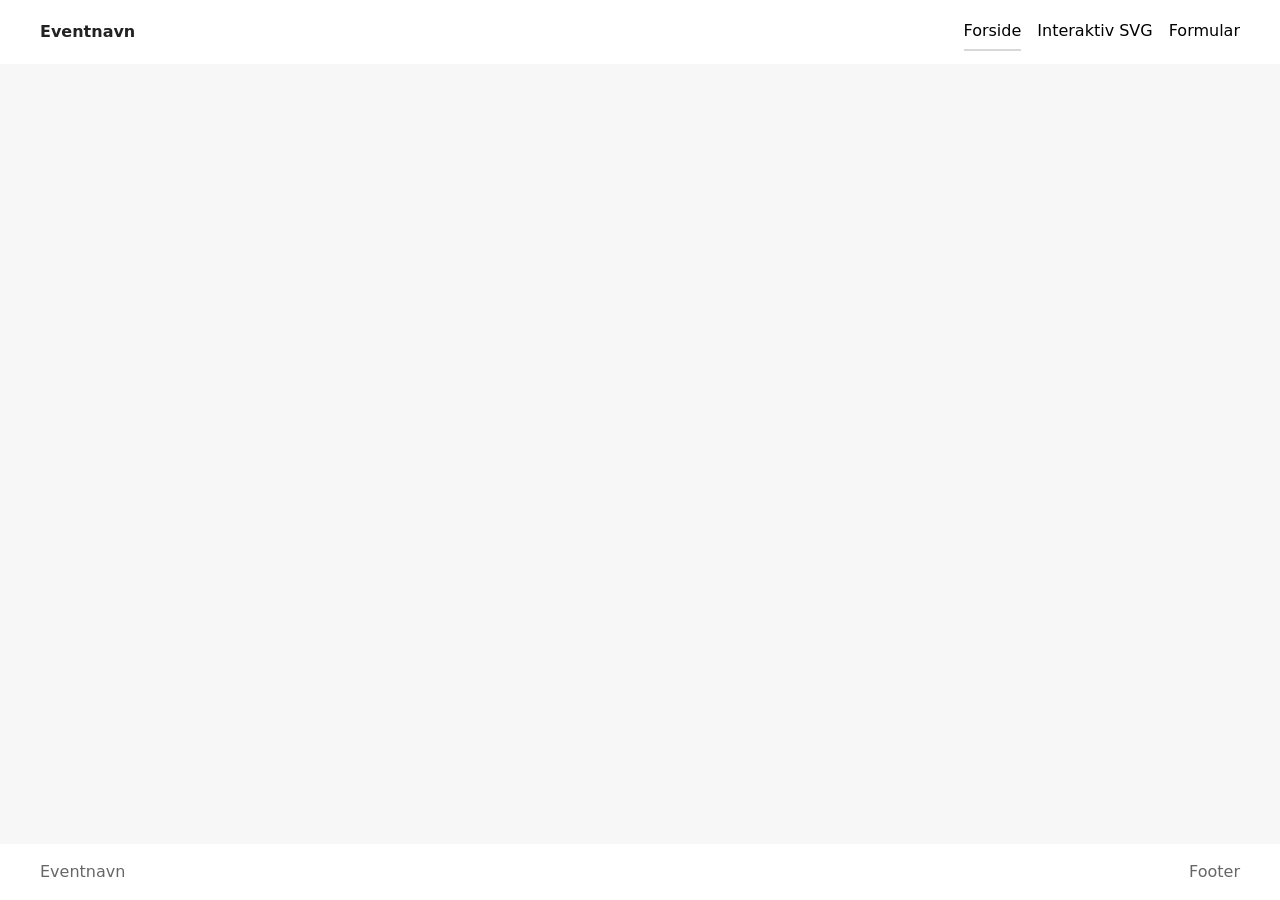
==== index.html @ 7b488159 "start" ====
<!DOCTYPE html>
<html lang="da">

<head>
  <meta charset="UTF-8">
  <meta name="viewport" content="width=device-width, initial-scale=1.0">
  <title>Eventnavn</title>
  <link rel="stylesheet" href="./starter.css">
  <link rel="stylesheet" href="./style.css">
</head>

<body>
  <header class="site-header">
    <div class="header-content">
      <a class="site-logo" href="./">Eventnavn</a>
      <nav class="site-nav">
        <button>Menu</button>
        <ul class="menu" id="menu" popover>
          <li><a href="./" aria-current="page">Forside</a></li>
          <li><a href="./svg.html">Interaktiv SVG</a></li>
          <li><a href="./form.html">Formular</a></li>
        </ul>
      </nav>
    </div>
  </header>

  <main></main>

  <footer class="site-footer">
    <div class="footer-content">
      <p>Eventnavn</p>
      <p>Footer</p>
    </div>
  </footer>
  <script src="./script.js"></script>
</body>

</html>
---- starter.css ----
*,
::before,
::after {
  box-sizing: border-box;
  margin: 0;
  padding: 0;
}

html {
  interpolate-size: allow-keywords;
  font-family: system-ui, sans-serif;
  line-height: 1.5;
  -webkit-font-smoothing: antialiased;
}

h1,
h2 {
  line-height: 1.25;
}

p,
li {
  text-wrap: pretty;
}

img,
svg {
  display: block;
  width: 100%;
  height: auto;
}

label {
  display: block;
}

input,
button,
textarea,
select {
  font: inherit;
  color: inherit;
  background-color: transparent;
  font-size: max(1em, 16px);
  padding: 0;
  margin: 0;
}

input:where([type="checkbox"], [type="radio"]) {
  width: 1em;
  height: 1em;
}

textarea {
  resize: none;
  min-height: 4lh;
}

legend {
  padding: 0;
}

select,
::picker(select) {
  appearance: base-select;
}

[popover] {
  margin: revert;
}

dialog {
  overscroll-behavior: none;

  &::backdrop {
    overflow: hidden;
    overscroll-behavior: contain;
  }
}

.visually-hidden {
  position: absolute;
  width: 1px;
  height: 1px;
  overflow: hidden;
  white-space: nowrap;
  clip-path: inset(100%);
}
---- style.css ----
/* Variabler */
html {
  --color-page: #f7f7f7;
  --color-surface: #fff;
  --color-text: #222;
  --color-muted: #666;
  --color-border: #d8d8d8;
  --space-05: 0.5rem;
  --space-1: 1rem;
  --space-2: 2rem;
  --space-3: 3rem;

  background: var(--color-page);
  color: var(--color-text);
}

/* Globalt layout */
body {
  margin: 0;
  min-height: 100svh;
  display: grid;
  grid-template-rows: auto 1fr auto;
  grid-template-columns: minmax(1rlh, 1fr) minmax(0, 75rem) minmax(1rlh, 1fr);
}

h1,
h2,
h3,
p {
  margin: 0;
}

main {
  display: grid;
  grid-template-columns: inherit;
  grid-column: 1 / -1;
  align-content: start;
}

main > * {
  grid-column: 2;
  padding-block: var(--space-3);
}

.svg-page {
  display: grid;
  gap: var(--space-2);
}

.svg-intro {
  display: grid;
  gap: var(--space-1);
  max-width: 60ch;
}

.svg-intro p {
  color: var(--color-muted);
}

.svg-layout {
  display: grid;
  gap: var(--space-2);
  align-items: start;
  @media (width > 800px) {
    grid-template-columns: 1fr min(40%, 36ch);
  }
}

.form-page {
  display: grid;
  gap: var(--space-2);
  @media (width > 600px) {
    grid-template-columns: min(40%, 50ch) 1fr;
  }
}

.form-intro {
  display: grid;
  gap: var(--space-1);
  align-content: start;
  max-width: 60ch;
}

.form-intro p {
  color: var(--color-muted);
}

.opsamling-page {
  display: grid;
  gap: var(--space-2);
  align-items: start;

  @media (width > 800px) {
    grid-template-columns: minmax(0, 44ch) minmax(20rem, 1fr);
  }
}

.opsamling-intro {
  display: grid;
  gap: var(--space-1);
  max-width: 60ch;
}

.opsamling-intro p {
  color: var(--color-muted);
}

.error-page {
  display: grid;
  gap: var(--space-1);
  max-width: 60ch;
}

.error-page p {
  color: var(--color-muted);
}

/* Header og footer */
.site-header,
.site-footer {
  grid-column: 1 / -1;

  display: grid;
  grid-template-columns: inherit;
  background: var(--color-surface);
}

.header-content,
.footer-content {
  grid-column: 2;
}

.header-content {
  min-height: 4rem;
  display: flex;
  justify-content: space-between;
  align-items: center;
  gap: var(--space-1);
}

.site-logo {
  color: inherit;
  font-weight: 700;
  text-decoration: none;
}

.footer-content {
  padding-block: var(--space-1);
  display: flex;
  flex-wrap: wrap;
  justify-content: space-between;
  gap: var(--space-1);
  color: var(--color-muted);
}

/* Navigation */
[popover] {
  margin: 0;
  padding: 0;
  border: none;
  background: transparent;
}

.site-nav button {
  padding: 0.4rem 0.7rem;
  border: 1px solid var(--color-border);
  background: var(--color-surface);
  @media (width > 600px) {
    display: none;
  }
}

.menu {
  margin: 0;
  padding: var(--space-1);
  list-style: none;
  background: var(--color-surface);
  border: 1px solid var(--color-border);
  @media (width > 600px) {
    display: flex;
    gap: var(--space-1);
    padding: 0;
    border: none;
    background: none;
    position: static;
  }
}

.menu a {
  display: block;
  padding: 0.4rem 0;
  color: inherit;
  text-decoration: none;
  border-bottom: 2px solid #0000;
}

.menu a[aria-current="page"] {
  border-bottom-color: var(--color-border);
}

/* Flader */
.panel,
.svg-placeholder,
.form-placeholder,
.opsamling-placeholder {
  background: var(--color-surface);
  border: 1px solid var(--color-border);
}

.panel {
  padding: var(--space-1);
  display: grid;
  gap: var(--space-1);
}

.svg-placeholder,
.opsamling-placeholder {
  min-height: -webkit-fill-available;
  min-height: stretch;
}

.form-placeholder {
  min-height: -webkit-fill-available;
  min-height: stretch;
  padding: var(--space-1);
}

/* Details */
.accordion {
  display: grid;
  gap: var(--space-05);
}

.accordion-item {
  border: 1px solid var(--color-border);
  background: var(--color-surface);
}

.accordion-item p {
  padding: 0 var(--space-1) var(--space-1);
  color: var(--color-muted);
}

/* Knap/link */
.button {
  justify-self: start;
  display: inline-block;
  padding: 0.5rem 0.8rem;
  border: 1px solid var(--color-border);
  background: var(--color-surface);
  color: inherit;
  text-decoration: none;
}
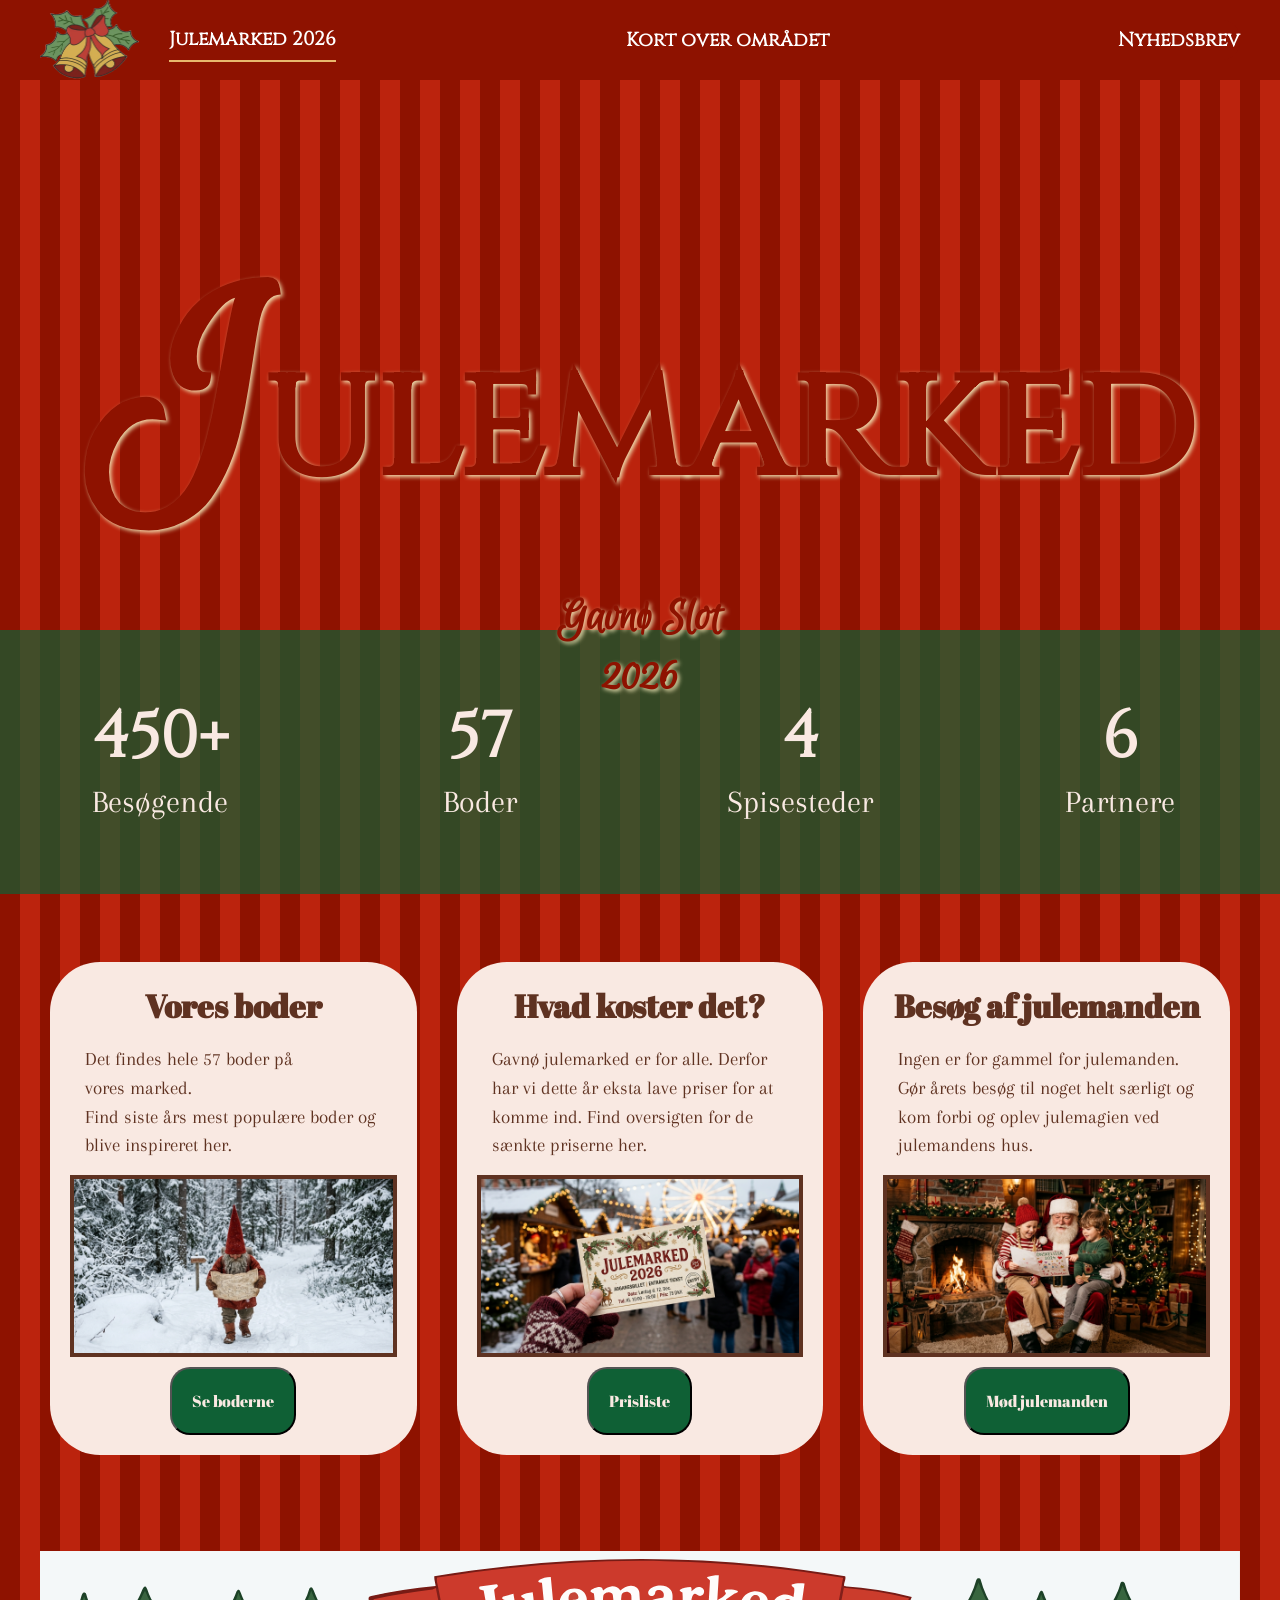
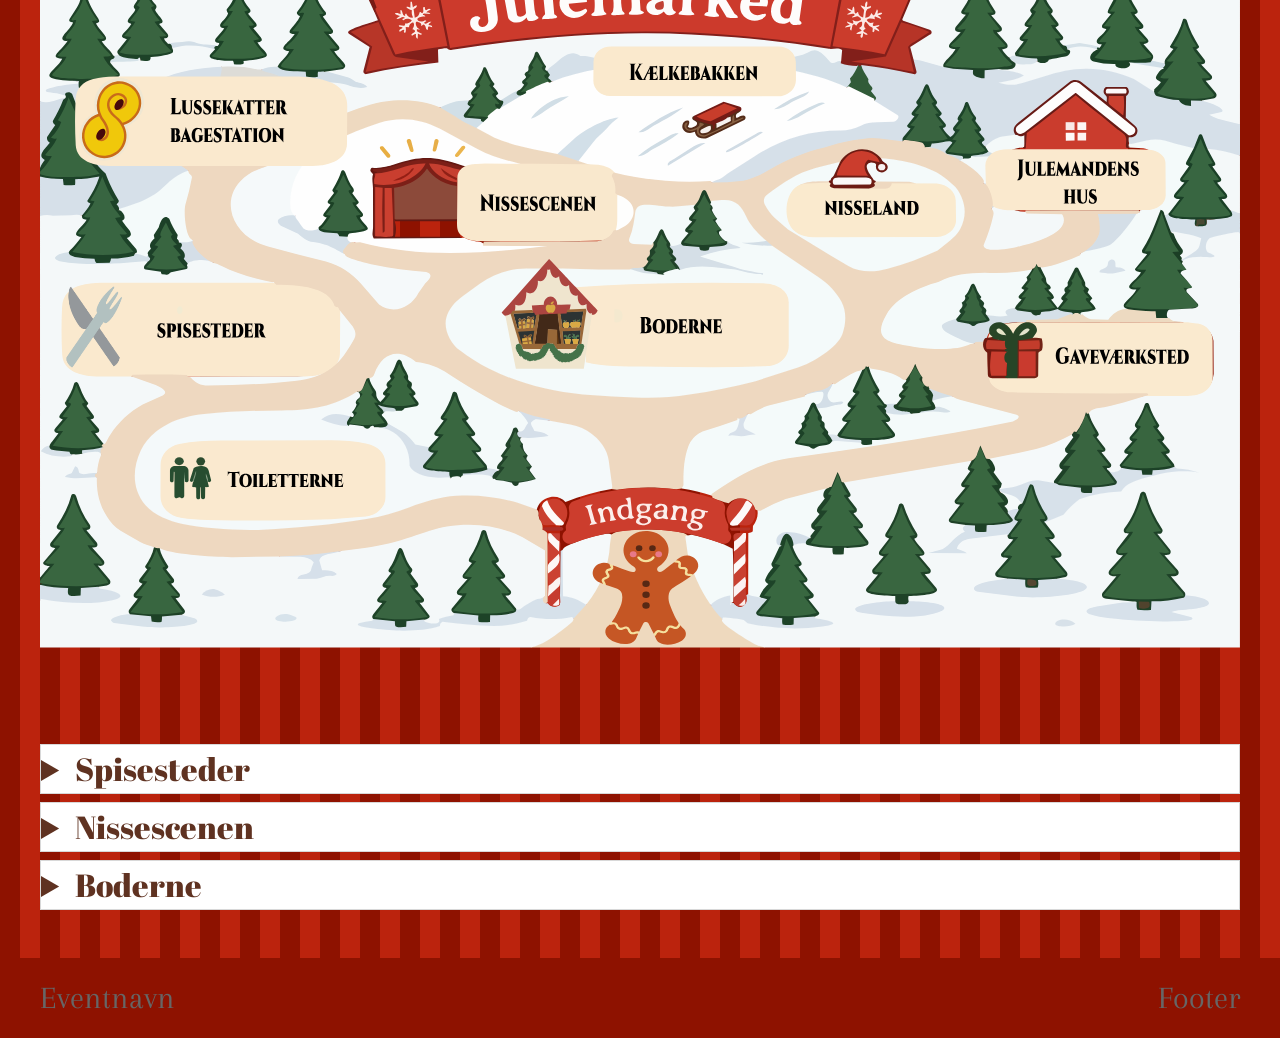
==== commit 828cb0a8: "extra" ====
--- a/index.html
+++ b/index.html
@@ -4,7 +4,7 @@
 <head>
   <meta charset="UTF-8">
   <meta name="viewport" content="width=device-width, initial-scale=1.0">
-  <title>Eventnavn</title>
+  <title>Julemarked</title>
   <link rel="stylesheet" href="./starter.css">
   <link rel="stylesheet" href="./style.css">
 </head>
@@ -12,19 +12,200 @@
 <body>
   <header class="site-header">
     <div class="header-content">
-      <a class="site-logo" href="./">Eventnavn</a>
+      <a class="site-logo" href="./index.html" page">
+        <img src="./imgs/logo2.png"></a>
       <nav class="site-nav">
-        <button>Menu</button>
+        <button popovertarget="menu">Menu</button>
         <ul class="menu" id="menu" popover>
-          <li><a href="./" aria-current="page">Forside</a></li>
-          <li><a href="./svg.html">Interaktiv SVG</a></li>
-          <li><a href="./form.html">Formular</a></li>
+          <li><a href="./index.html" aria-current="page">Julemarked 2026</a></li>
+          <li><a href="./svg.html">Kort over området</a></li>
+          <li><a href="./form.html">Nyhedsbrev</a></li>
         </ul>
       </nav>
     </div>
   </header>
 
-  <main></main>
+  <main>
+    <div class="forside_billede">
+      <video class="video" autoplay muted loop playsinline poster="./imgs/download.mp4">
+        <source src="./imgs/download.mp4" type="video/mp4">
+      </video>
+      <h1><span class="forste_bokstav">J</span>ulemarked</h1>
+      <h2>Gavnø Slot <br>
+        2026</h2>
+    </div>
+
+    <div class="fyll_hela">
+      <div class="indhold">
+        <h2>450+</h2>
+        <P>Besøgende</P>
+      </div>
+      <div class="indhold">
+        <h2>57</h2>
+        <P>Boder</P>
+      </div>
+      <div class="indhold">
+        <h2>4</h2>
+        <P>Spisesteder</P>
+      </div>
+      <div class="indhold">
+        <h2>6</h2>
+        <P>Partnere</P>
+      </div>
+    </div>
+    <section class="pop_3">
+      <article class="card">
+        <div class="card-content flow">
+          <h3>Vores boder</h3>
+          <p>
+            Det findes hele 57 boder på vores marked. <br>
+            Find siste års mest populære boder og blive inspireret her. </p>
+          <img src="./imgs/nissemedkarta.webp" alt="Billede af nisse med kort">
+          <button class="btn" popovertarget="kort_oversigt">
+            Se boderne
+          </button>
+        </div>
+
+        <div class="kort_oversigt" id="kort_oversigt" popover>
+          <img src="./imgs/nissemedkarta.webp" alt="Billede af nisse med kort">
+          <div class="tekst_kort_oversigt">
+            <h2>Vores boder</h2>
+            <p>
+              Det er hele 57 boder på julemarkedet. De fem mest populære er:<br>
+
+              - Bolcheboden (plads 15) <br>
+              - Nissernes smykkesbod (plads 3) <br>
+              - Familien Andersens hjemmelavede lys (plads 41) <br>
+              - Gavnø Boldklub (plads 30) <br>
+              - Keramikboden (plads 8) <br>
+            </p>
+            <button class="btn" popovertarget="kort_oversigt">
+              Luk
+            </button>
+          </div>
+        </div>
+      </article>
+
+      <article class="card">
+        <div class="card-content flow">
+          <h3>Hvad koster det?</h3>
+          <p>
+            Gavnø julemarked er for alle. Derfor har vi dette år eksta lave priser for at komme ind. Find oversigten for
+            de sænkte priserne her.
+          </p>
+          <img src="./imgs/biljett.webp" alt="Billede af en bilett">
+          <button class="btn" popovertarget="kostnad">
+            Prisliste
+          </button>
+        </div>
+
+        <div class="kostnad" id="kostnad" popover>
+          <img src="./imgs/biljett.webp" alt="Billede af en hånd og en billett">
+          <div class="program-content flow">
+            <h2>Entré</h2>
+            <p>
+
+              Barn (0-12år) - GRATIS
+              <br>
+              Ungdom (12-18år) - 15 kr
+              <br>
+              Voksen - 30kr
+              <br>
+
+              Pensionist (65+) - 15 kr
+
+            </p>
+            <button class="btn" popovertarget="kostnad">
+              Luk
+            </button>
+          </div>
+        </div>
+      </article>
+
+      <article class="card">
+        <div class="card-content flow">
+          <h3>Besøg af julemanden</h3>
+          <p>
+            Ingen er for gammel for julemanden. Gør årets besøg til noget helt særligt og kom forbi og oplev julemagien
+            ved julemandens hus.
+          </p>
+          <img src="./imgs/tomtemedbarn.webp" alt="Billede af julemand og to børn">
+          <button class="btn" popovertarget="julemanden">
+            Mød julemanden
+          </button>
+        </div>
+
+        <div class="julemanden" id="julemanden" popover>
+          <img src="./imgs/tomtemedbarn.webp" alt="Billede af julemand og to børn">
+          <div class="program-content flow">
+            <h2>Besøg af julemanden</h2>
+            <p>
+              Nu kan du besøge julemanden på Gavnø julemarked.
+              Julemanden er på plads hver dag fra: <br>
+              09:00-11:00 <br>
+              Frokostpause 11:00-12:00 <br>
+              12:00-15:00
+
+            </p>
+            <button class="btn" popovertarget="julemanden">
+              Luk
+            </button>
+          </div>
+        </div>
+      </article>
+    </section>
+    <div>
+      <svg class="svg-kort" viewBox="0 0 930.77 540.24">
+        <use href="./imgs/julemarked-kort (3).svg#bg"></use>
+        <use href="./imgs/julemarked-kort (3).svg#indgang"></use>
+        <use class="kagemand" href="./imgs/julemarked-kort (3).svg#km"></use>
+      </svg>
+    </div>
+
+    <div class="accordion">
+      <details class="accordion-item" name="accordion">
+        <summary>Spisesteder</summary>
+        <div>
+          På Gavnø julemarked kan man finde mange forskellige hyggelige spisesteder. Man kan købe varme æbleskiver
+          med
+          flormelis og syltetøj. Der er også en bod med lækre pølser og varm kakao. Hvis man er sulten, kan man prøve en
+          bod med
+          juleburgere eller flæskestegssandwich. Til sidst kan man nyde duften af brændte mandler og andre søde
+          julesnacks.
+        </div>
+      </details>
+      <details class="accordion-item" name="accordion">
+        <summary>Nissescenen</summary>
+        <div>
+          Her finder du vores hyggelig nissescene, hvor der sker mange sjove ting. Her kan børn og voksne se nisser
+          synge julesange og
+          optræde med små
+          skuespil. Der vil også være konkurrencer og lege, hvor publikum kan være med.
+        </div>
+      </details>
+      <details class="accordion-item" name="accordion">
+        <summary>Boderne</summary>
+        <div>
+          På Gavnø julemarked er der hele 57 forskellige boder med alt muligt spændende. Her kan man finde flotte
+          julegaver,
+          håndlavet pynt og hyggelige ting til hjemmet. Nogle boder sælger lækker mad og søde julesager, mens andre har
+          tøj,
+          smykker og kreative produkter. Der er noget for både børn og voksne, så alle kan finde noget, de kan lide.
+        </div>
+      </details>
+    </div>
+
+
+
+
+
+
+
+
+    </div>
+
+
+  </main>
 
   <footer class="site-footer">
     <div class="footer-content">
--- a/style.css
+++ b/style.css
@@ -1,8 +1,8 @@
 /* Variabler */
 html {
-  --color-page: #f7f7f7;
+  --color-page: #882424;
   --color-surface: #fff;
-  --color-text: #222;
+  --color-text: #f9e9e2;
   --color-muted: #666;
   --color-border: #d8d8d8;
   --space-05: 0.5rem;
@@ -13,21 +13,80 @@
   background: var(--color-page);
   color: var(--color-text);
 }
-
-/* Globalt layout */
+/****************Fonts**************/
+@font-face {
+  font-family: "Cinzel-VariableFont";
+  src:
+    url("./fonts/Cinzel-VariableFont_wght.woff2") format("woff2"),
+    url("./fonts/Cinzel-VariableFont_wght.woff") format("woff");
+  font-weight: normal;
+  font-style: normal;
+  font-display: swap;
+}
+
+@font-face {
+  font-family: "EuphoriaScript";
+  src:
+    url("./fonts/EuphoriaScript-Regular.woff2") format("woff2"),
+    url("./fonts/EuphoriaScript-Regular.woff") format("woff");
+  font-weight: normal;
+  font-style: normal;
+  font-display: swap;
+}
+
+@font-face {
+  font-family: "AbrilFatface";
+  src:
+    url("./fonts/AbrilFatface-Regular.woff2") format("woff2"),
+    url("./fonts/AbrilFatface-Regular.woff") format("woff");
+  font-weight: normal;
+  font-style: normal;
+  font-display: swap;
+}
+
+@font-face {
+  font-family: "Arapey-Regular";
+  src:
+    url("./fonts/Arapey-Regular.woff2") format("woff2"),
+    url("./fonts/Arapey-Regular.woff") format("woff");
+  font-weight: normal;
+  font-style: normal;
+  font-display: swap;
+}
+
+/********************* Globalt layout */
 body {
   margin: 0;
   min-height: 100svh;
   display: grid;
   grid-template-rows: auto 1fr auto;
   grid-template-columns: minmax(1rlh, 1fr) minmax(0, 75rem) minmax(1rlh, 1fr);
-}
-
-h1,
-h2,
+  background: repeating-linear-gradient(
+    90deg,
+    #8e1200 0px,
+    #8e1200 20px,
+    #bb230d 20px,
+    #bb230d 40px
+  );
+}
+
+h1 {
+  font-family: "Cinzel-VariableFont";
+  font-style: normal;
+  font-size: 6rem;
+}
+h2 {
+  font-family: "AbrilFatface";
+  font-style: normal;
+  font-size: 6rem;
+}
+
 h3,
 p {
   margin: 0;
+  font-family: "Arapey-Regular";
+  font-style: normal;
+  font-size: 2rem;
 }
 
 main {
@@ -40,6 +99,12 @@
 main > * {
   grid-column: 2;
   padding-block: var(--space-3);
+}
+
+main > .forside_billede {
+  padding-top: 0;
+  padding-bottom: 0;
+  grid-column: 1 / -1;
 }
 
 .svg-page {
@@ -115,14 +180,15 @@
   color: var(--color-muted);
 }
 
-/* Header og footer */
+/*****************************Header og footer */
 .site-header,
 .site-footer {
   grid-column: 1 / -1;
-
   display: grid;
   grid-template-columns: inherit;
   background: var(--color-surface);
+  background-color: #8e1200;
+  height: 80px;
 }
 
 .header-content,
@@ -136,12 +202,17 @@
   justify-content: space-between;
   align-items: center;
   gap: var(--space-1);
+  text-align: center;
 }
 
 .site-logo {
   color: inherit;
   font-weight: 700;
   text-decoration: none;
+}
+
+.site-logo img {
+  height: 80px;
 }
 
 .footer-content {
@@ -153,7 +224,7 @@
   color: var(--color-muted);
 }
 
-/* Navigation */
+/****************************** Navigation */
 [popover] {
   margin: 0;
   padding: 0;
@@ -171,11 +242,22 @@
 }
 
 .menu {
+  display: flex;
+  flex: 1;
+  list-style: none;
+  display: flex;
+  justify-content: space-evenly;
+  gap: 30px;
+  list-style: none;
   margin: 0;
-  padding: var(--space-1);
-  list-style: none;
-  background: var(--color-surface);
-  border: 1px solid var(--color-border);
+  padding: 0;
+  align-items: center;
+  height: 40px;
+  box-sizing: border-box;
+  background: #8e1200;
+  border: none;
+  position: static;
+  position-area: bottom span-left;
   @media (width > 600px) {
     display: flex;
     gap: var(--space-1);
@@ -187,15 +269,67 @@
 }
 
 .menu a {
+  font-family: "Cinzel-VariableFont", serif;
+  font-weight: bold;
+  text-align: center;
+  font-size: 1.2rem;
   display: block;
   padding: 0.4rem 0;
-  color: inherit;
+  color: white !important;
+  -webkit-text-fill-color: white;
   text-decoration: none;
-  border-bottom: 2px solid #0000;
+  opacity: 1;
+  visibility: visible;
+}
+
+.header-content {
+  display: flex;
+  align-items: center;
+  gap: 30px;
+}
+
+.menu li {
+  display: list-item;
+  color: white;
+  opacity: 1;
+  visibility: visible;
+}
+
+.menu a:hover {
+  color: #e8b86d;
+  border-bottom: 2px solid #e8b86d;
 }
 
 .menu a[aria-current="page"] {
-  border-bottom-color: var(--color-border);
+  border-bottom: 2px solid #e8b86d;
+}
+
+.menu[popover] {
+  width: auto;
+  max-width: none;
+  padding: 0;
+  background: #8e1200;
+  box-shadow: none;
+  border: none;
+  opacity: 1;
+  transform: none;
+}
+
+.menu {
+  overflow-y: auto;
+}
+
+@media (width > 600px) {
+  .site-nav {
+    flex: 1;
+  }
+
+  .menu {
+    overflow: visible;
+    justify-content: space-between;
+    width: 100%;
+    gap: 0;
+  }
 }
 
 /* Flader */
@@ -251,3 +385,303 @@
   color: inherit;
   text-decoration: none;
 }
+
+/**********Forside********/
+
+.forside_billede h1 {
+  position: absolute;
+  top: 45%;
+  left: 50%;
+  transform: translate(-50%, -50%);
+  color: #8e1200;
+  z-index: 2;
+  white-space: nowrap;
+  font-size: 10rem;
+  text-shadow: 2px 2px 4px rgba(243, 234, 185, 0.945);
+  margin-top: 0 !important;
+  padding-top: 0 !important;
+}
+
+.video {
+  width: 100%;
+  height: 500px;
+  display: block;
+  object-fit: cover;
+  width: 100vw;
+  margin-left: calc(50% - 50vw);
+}
+
+.forste_bokstav {
+  font-family: EuphoriaScript;
+  font-size: 19rem;
+}
+
+.forside_billede h2 {
+  font-family: EuphoriaScript;
+  position: absolute;
+  top: 72%;
+  left: 50%;
+  transform: translate(-50%, -50%);
+  color: #8e1200;
+  z-index: 2;
+  white-space: nowrap;
+  text-align: center;
+  font-size: 3rem;
+  text-shadow: 2px 2px 4px rgba(243, 234, 185, 0.945);
+}
+
+.fyll_hela {
+  display: grid;
+  grid-template-columns: 1fr 1fr 1fr 1fr;
+  background-color: rgba(15, 96, 53, 0.7);
+  width: 100vw;
+  margin-left: calc(50% - 50vw);
+  margin-top: 50px;
+}
+
+.indhold {
+  max-width: 1200px;
+  margin: auto;
+  padding: 20px;
+}
+
+.indhold h2 {
+  font-family: "Cinzel-VariableFont";
+  text-align: center;
+  font-size: 4rem;
+}
+
+.pop_3 {
+  margin-top: 20px;
+  display: grid;
+  grid-template-columns: repeat(3, 1fr);
+  gap: 20px;
+}
+
+[popover] {
+  width: 750px;
+  max-width: 90vw;
+  padding: 25px;
+
+  border: none;
+  border-radius: 18px;
+  background: white;
+
+  box-shadow: 0 10px 40px rgba(0, 0, 0, 0.25);
+
+  opacity: 0;
+  transform: translate(-50%, -48%) scale(0.95);
+
+  transition:
+    opacity 0.35s ease,
+    transform 0.35s cubic-bezier(0.22, 1, 0.36, 1),
+    display 0.35s allow-discrete,
+    overlay 0.35s allow-discrete;
+}
+
+:popover-open {
+  display: flex;
+  flex-direction: column;
+  align-items: center;
+  gap: 15px;
+  opacity: 1;
+  transform: translate(-50%, -50%) scale(1);
+}
+
+@starting-style {
+  [popover]:popover-open {
+    opacity: 0;
+    transform: translate(-50%, -48%) scale(0.95);
+  }
+}
+
+[popover] img {
+  width: 100%;
+  max-height: 280px;
+  object-fit: contain;
+  border-radius: 12px;
+}
+
+[popover] h2,
+[popover] p {
+  width: 100%;
+  margin: 5px 0;
+}
+
+::backdrop {
+  background: rgba(0, 0, 0, 0.5);
+}
+
+#kort_oversigt,
+#kostnad,
+#julemanden {
+  position: fixed;
+  inset: 50% auto auto 50%;
+  transform: translate(-50%, -50%);
+}
+
+.card img {
+  max-width: 100%;
+  width: 400px;
+  height: auto;
+  margin-bottom: 10px;
+  border: 4px solid #5f3221;
+}
+
+.card {
+  background-color: #f9e9e2;
+  padding: 20px;
+  margin-left: 10px;
+  margin-right: 10px;
+  border-radius: 50px;
+}
+
+.card h3 {
+  color: #5f3221;
+  text-align: center;
+  font-family: "AbrilFatface";
+}
+
+.card p {
+  color: #5f3221;
+  font-size: 1.2rem;
+  padding: 15px;
+}
+
+.btn {
+  background-color: #0f6035;
+  color: #f9e9e2;
+  text-align: center;
+  border-radius: 20px;
+  padding: 20px;
+  margin: 0 auto;
+  display: block;
+  font-family: "AbrilFatface";
+  transition:
+    background-color 0.4s ease,
+    transform 0.4s cubic-bezier(0.22, 1, 0.36, 1),
+    box-shadow 0.4s ease;
+}
+
+.btn:hover {
+  background-color: #8e1200;
+  transform: translateY(-5px);
+  box-shadow: 0 5px 12px rgba(0, 0, 0, 0.2);
+}
+
+.btn:active {
+  transform: translateY(-1px);
+  box-shadow: 0 3px 8px rgba(0, 0, 0, 0.15);
+}
+
+.kort_oversigt,
+.kostnad,
+.julemanden {
+  background-color: #f9e9e2;
+}
+
+.kort_oversigt h2,
+.kostnad h2,
+.julemanden h2 {
+  color: #5f3221;
+  text-align: center;
+  font-size: 2rem;
+}
+
+.kort_oversigt p,
+.kostnad p,
+.julemanden p {
+  color: #5f3221;
+  text-align: center;
+  font-size: 1.5rem;
+}
+
+.accordion-item summary {
+  color: #5f3221;
+  font-size: 2rem;
+  font-family: "AbrilFatface";
+}
+
+.accordion-item div {
+  color: #5f3221;
+  font-size: 1.5rem;
+  font-family: "AbrilFatface";
+}
+/******************forms*************/
+
+.form-page {
+  display: grid;
+  grid-template-columns: 2fr 1fr;
+  gap: 20px;
+  background-color: rgba(142, 18, 0, 0.8);
+  padding: 30px;
+}
+
+.form-page h1 {
+  font-size: 3rem;
+  color: #feefde;
+  width: 100%;
+}
+
+.form-page p {
+  color: #feefde;
+  margin-bottom: 20px;
+}
+
+.left-side,
+.form-intro {
+  width: 100%;
+  max-width: none;
+}
+
+.left-side {
+  width: 100%;
+}
+
+.right-side img {
+  width: 100%;
+  width: 400px;
+  height: auto;
+}
+
+.form-placeholder {
+  background-color: transparent;
+  color: #feefde;
+  font-family: "Cinzel-VariableFont";
+  border: none;
+}
+
+input {
+  background-color: #d8d8d8;
+  color: #5f3221;
+  border-radius: 20px;
+  border: none;
+}
+
+.form-group {
+  margin-bottom: 27px;
+}
+
+.tilmeld {
+  background-color: #feefde;
+  color: #5f3221;
+  font-weight: bold;
+  padding: 20px;
+  border: none;
+  border-radius: 20px;
+  transition:
+    background-color 0.4s ease,
+    transform 0.4s cubic-bezier(0.22, 1, 0.36, 1),
+    box-shadow 0.4s ease;
+}
+
+.tilmeld:hover {
+  background-color: #0f6035;
+  color: #feefde;
+  transform: translateY(-5px);
+}
+
+input[type="checkbox"] {
+  width: 20px;
+  height: 20px;
+}
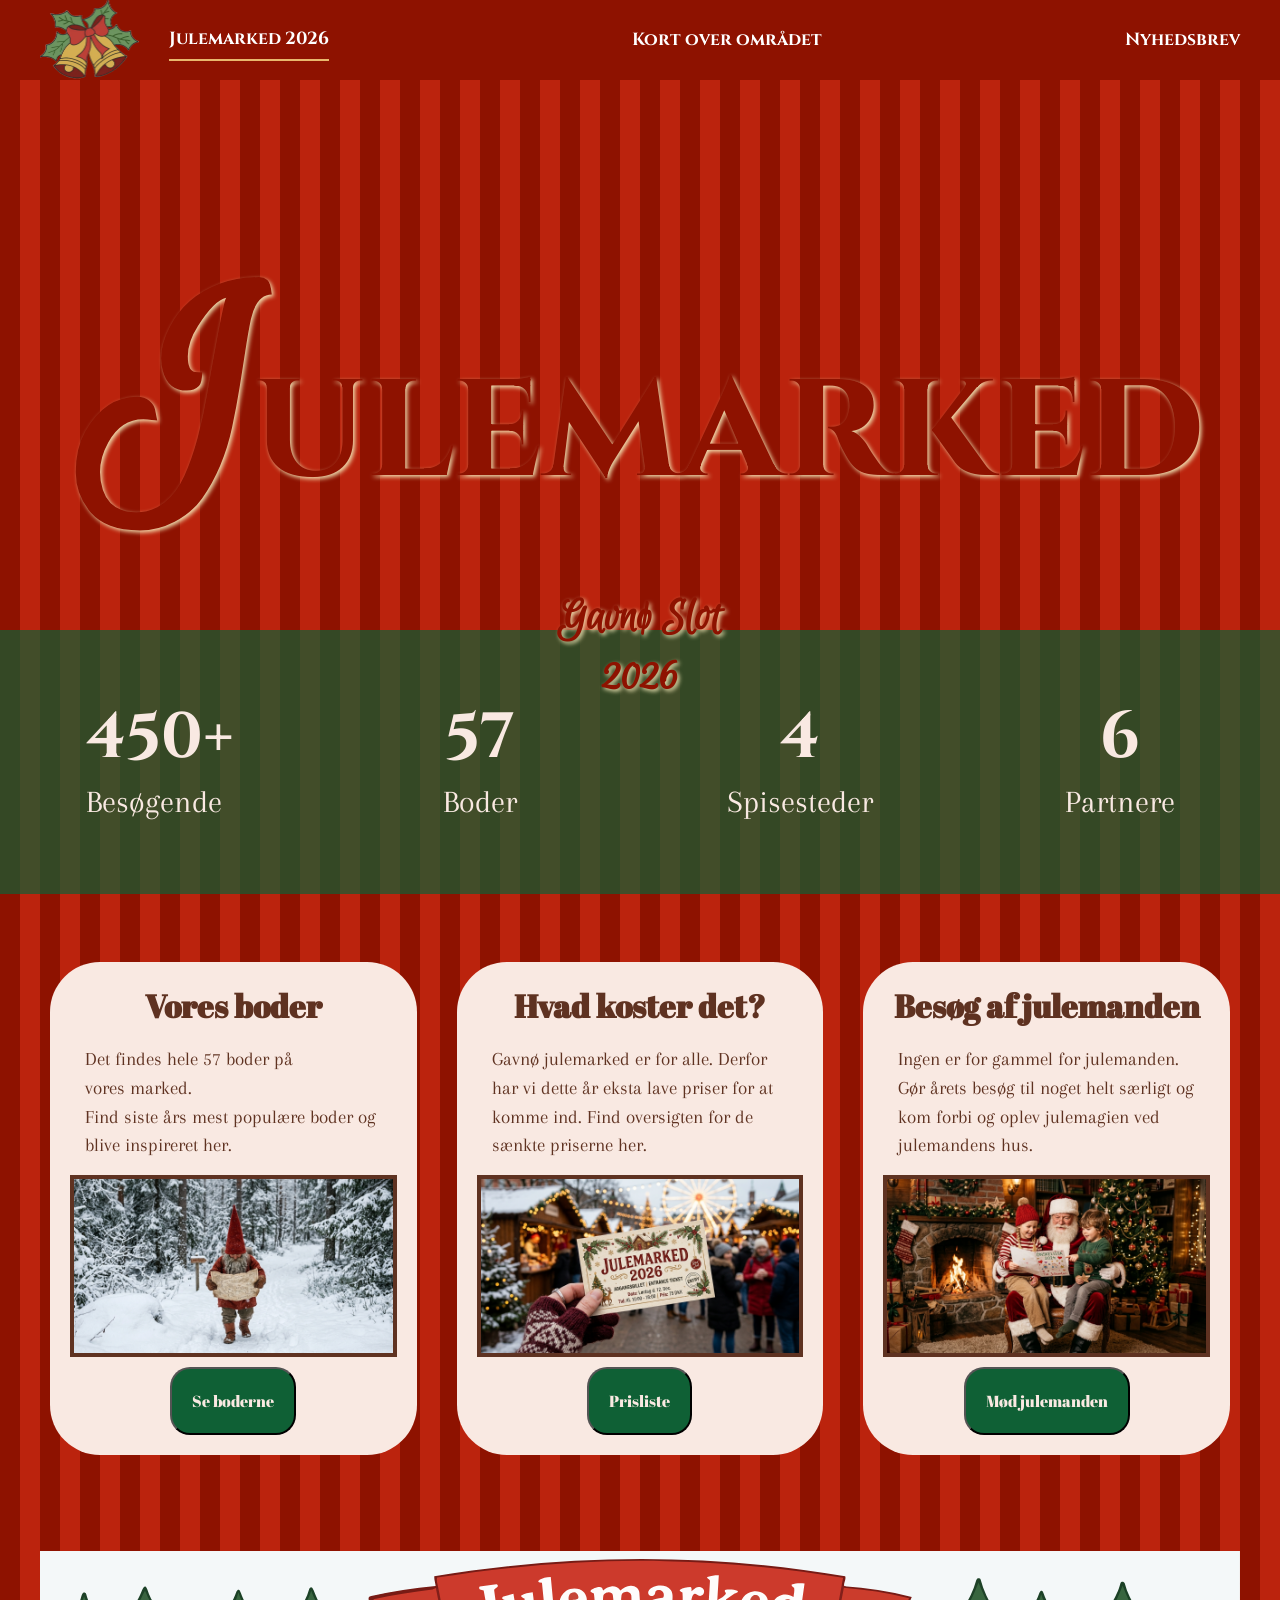
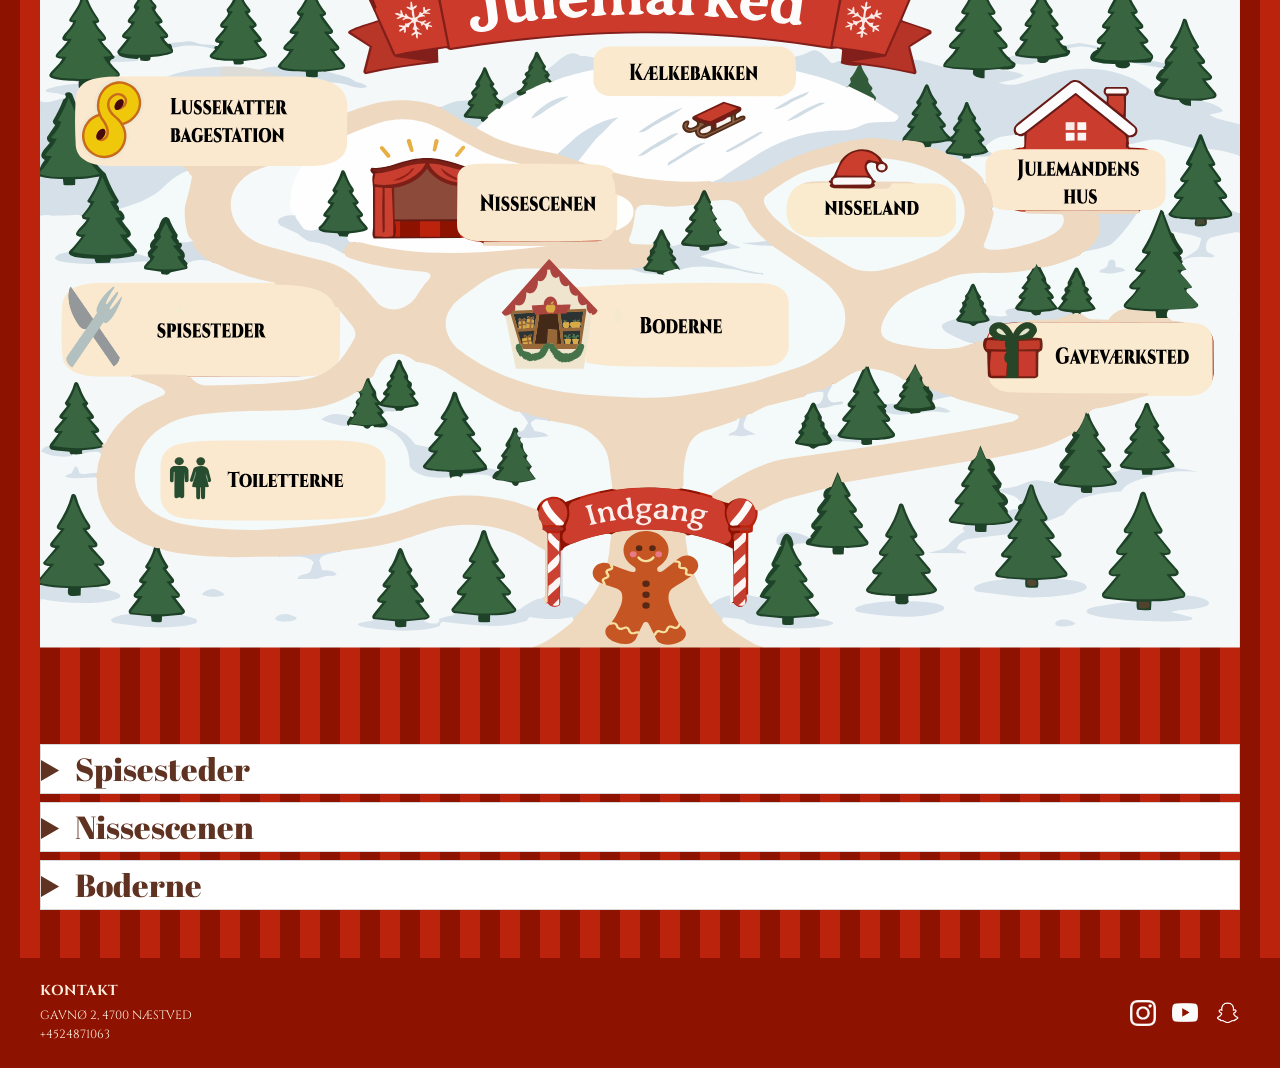
==== commit 76b357b0: "Josephines udgave (styling, opsamling)" ====
--- a/index.html
+++ b/index.html
@@ -7,6 +7,9 @@
   <title>Julemarked</title>
   <link rel="stylesheet" href="./starter.css">
   <link rel="stylesheet" href="./style.css">
+  <link rel="apple-touch-icon" sizes="180x180" href="./imgs/apple-touch-icon.png" />
+  <link rel="icon" href="./imgs/favicon.ico" />
+  <link rel="icon" href="/favicon-16x16.png" type="image/png" />
 </head>
 
 <body>
@@ -30,9 +33,11 @@
       <video class="video" autoplay muted loop playsinline poster="./imgs/download.mp4">
         <source src="./imgs/download.mp4" type="video/mp4">
       </video>
-      <h1><span class="forste_bokstav">J</span>ulemarked</h1>
-      <h2>Gavnø Slot <br>
-        2026</h2>
+      <div class="forside_wrapper">
+        <h1><span class="forste_bokstav">J</span>ulemarked</h1>
+        <h2>Gavnø Slot <br>
+          2026</h2>
+      </div>
     </div>
 
     <div class="fyll_hela">
@@ -209,8 +214,23 @@
 
   <footer class="site-footer">
     <div class="footer-content">
-      <p>Eventnavn</p>
-      <p>Footer</p>
+      <div class="footer-kontakt">
+        <h4>KONTAKT</h4>
+        <p>GAVNØ 2, 4700 NÆSTVED</p>
+        <p>+4524871063</p>
+      </div>
+
+      <div class="footer-socials">
+        <a href="#" aria-label="Instagram">
+          <img src="./imgs/insta.png" alt="Instagram">
+        </a>
+        <a href="#" aria-label="YouTube">
+          <img src="./imgs/youtube.png" alt="YouTube">
+        </a>
+        <a href="#" aria-label="Snapchat">
+          <img src="./imgs/snap.png" alt="Snapchat">
+        </a>
+      </div>
     </div>
   </footer>
   <script src="./script.js"></script>
--- a/style.css
+++ b/style.css
@@ -19,7 +19,7 @@
   src:
     url("./fonts/Cinzel-VariableFont_wght.woff2") format("woff2"),
     url("./fonts/Cinzel-VariableFont_wght.woff") format("woff");
-  font-weight: normal;
+  font-weight: 100 900; /* <-- ÆNDRET HER */
   font-style: normal;
   font-display: swap;
 }
@@ -152,7 +152,7 @@
 
 .opsamling-page {
   display: grid;
-  gap: var(--space-2);
+  gap: 10rem;
   align-items: start;
 
   @media (width > 800px) {
@@ -160,6 +160,11 @@
   }
 }
 
+.opsamling-page .actions {
+  margin-top: 4rem;
+  margin-bottom: 4rem;
+}
+
 .opsamling-intro {
   display: grid;
   gap: var(--space-1);
@@ -167,32 +172,96 @@
 }
 
 .opsamling-intro p {
-  color: var(--color-muted);
-}
-
-.error-page {
+  color: var(--color-text);
+  line-height: 1.2;
+}
+
+.opsamling-page {
+  display: grid;
+  gap: var(--space-2);
+  align-items: center;
+  justify-items: center;
+  text-align: center;
+
+  @media (width > 800px) {
+    grid-template-columns: 1fr;
+  }
+}
+
+.opsamling-page h1 {
+  font-size: 5rem;
+  font-weight: 700;
+}
+
+.opsamling-intro {
   display: grid;
   gap: var(--space-1);
   max-width: 60ch;
+  margin: 0 auto;
+}
+
+.opsamling-placeholder {
+  display: flex;
+  justify-content: center;
+  align-items: center;
+  width: 100%;
+}
+
+.rabat-billet {
+  max-width: 100%;
+  width: 500px;
+  height: auto;
+  filter: drop-shadow(0 15px 25px rgba(0, 0, 0, 0.4));
+
+  animation: billetSpin linear both;
+  animation-timeline: view();
+  animation-range: entry 5% cover 45%;
+}
+
+@keyframes billetSpin {
+  0% {
+    opacity: 0;
+    transform: translateY(120px) scale(0.3) rotate(-360deg);
+  }
+  70% {
+    opacity: 1;
+    transform: translateY(-10px) scale(1.05) rotate(10deg);
+  }
+  100% {
+    opacity: 1;
+    transform: translateY(0) scale(1) rotate(0deg);
+  }
+}
+
+.error-page {
+  display: grid;
+  gap: var(--space-1);
+  max-width: 60ch;
 }
 
 .error-page p {
   color: var(--color-muted);
 }
 
-/*****************************Header og footer */
-.site-header,
-.site-footer {
+/*****************************Header*/
+.site-header {
   grid-column: 1 / -1;
   display: grid;
   grid-template-columns: inherit;
-  background: var(--color-surface);
   background-color: #8e1200;
   height: 80px;
 }
 
-.header-content,
-.footer-content {
+.site-header {
+  position: relative;
+}
+
+.site-nav {
+  display: flex;
+  align-items: center;
+}
+
+.header-content {
   grid-column: 2;
 }
 
@@ -201,7 +270,7 @@
   display: flex;
   justify-content: space-between;
   align-items: center;
-  gap: var(--space-1);
+  gap: 30px;
   text-align: center;
 }
 
@@ -215,16 +284,8 @@
   height: 80px;
 }
 
-.footer-content {
-  padding-block: var(--space-1);
-  display: flex;
-  flex-wrap: wrap;
-  justify-content: space-between;
-  gap: var(--space-1);
-  color: var(--color-muted);
-}
-
-/****************************** Navigation */
+/****************************** Navigation & Burgermenu ******************************/
+
 [popover] {
   margin: 0;
   padding: 0;
@@ -233,113 +294,121 @@
 }
 
 .site-nav button {
-  padding: 0.4rem 0.7rem;
-  border: 1px solid var(--color-border);
-  background: var(--color-surface);
-  @media (width > 600px) {
-    display: none;
-  }
+  padding: 0.5rem 1rem;
+  border: 1px solid #e8b86d;
+  background: #0f6035;
+  color: white;
+  font-family: "Cinzel-VariableFont", serif;
+  font-weight: bold;
+  border-radius: 8px;
+  cursor: pointer;
+}
+
+.menu[popover] {
+  position: fixed;
+  inset: auto;
+  top: 85px;
+  right: 1rem;
+  left: auto;
+  transform: none !important;
+  width: min(240px, calc(100vw - 2rem));
+  max-width: none;
+  margin: 0;
+  padding: 1.5rem;
+  background: #8e1200;
+  border: 2px solid #e8b86d;
+  border-radius: 12px;
+  box-shadow: 0 10px 30px rgba(0, 0, 0, 0.5);
+  display: none;
+  flex-direction: column;
+  gap: 12px;
+  z-index: 1000;
+}
+
+.menu:popover-open {
+  display: flex;
+  align-items: flex-start;
+  text-align: left;
+  transform: none !important;
 }
 
 .menu {
-  display: flex;
-  flex: 1;
-  list-style: none;
-  display: flex;
-  justify-content: space-evenly;
-  gap: 30px;
   list-style: none;
   margin: 0;
   padding: 0;
-  align-items: center;
-  height: 40px;
-  box-sizing: border-box;
-  background: #8e1200;
-  border: none;
-  position: static;
-  position-area: bottom span-left;
-  @media (width > 600px) {
-    display: flex;
-    gap: var(--space-1);
-    padding: 0;
-    border: none;
-    background: none;
-    position: static;
-  }
 }
 
 .menu a {
   font-family: "Cinzel-VariableFont", serif;
   font-weight: bold;
-  text-align: center;
-  font-size: 1.2rem;
-  display: block;
+  font-size: 1.1rem;
+  display: inline-block;
+  width: fit-content;
   padding: 0.4rem 0;
   color: white !important;
-  -webkit-text-fill-color: white;
   text-decoration: none;
-  opacity: 1;
-  visibility: visible;
-}
-
-.header-content {
-  display: flex;
-  align-items: center;
-  gap: 30px;
-}
-
-.menu li {
-  display: list-item;
-  color: white;
-  opacity: 1;
-  visibility: visible;
-}
-
-.menu a:hover {
-  color: #e8b86d;
-  border-bottom: 2px solid #e8b86d;
-}
-
+  text-align: left;
+}
+
+.menu a:hover,
 .menu a[aria-current="page"] {
   border-bottom: 2px solid #e8b86d;
 }
 
-.menu[popover] {
-  width: auto;
-  max-width: none;
-  padding: 0;
-  background: #8e1200;
-  box-shadow: none;
-  border: none;
-  opacity: 1;
-  transform: none;
-}
-
-.menu {
-  overflow-y: auto;
+.menu li {
+  color: white;
+  display: block;
+}
+
+::backdrop {
+  background: rgba(0, 0, 0, 0.4);
 }
 
 @media (width > 600px) {
+  .site-nav button {
+    display: none;
+  }
+
   .site-nav {
     flex: 1;
   }
 
-  .menu {
-    overflow: visible;
+  .menu,
+  .menu[popover] {
+    all: unset;
+    display: flex;
     justify-content: space-between;
     width: 100%;
     gap: 0;
+    list-style: none;
+    margin: 0;
+    padding: 0;
+    align-items: center;
+    background: none;
+    border: none;
+    position: static;
+  }
+
+  .menu li {
+    display: inline-block;
+  }
+
+  .menu a {
+    font-size: 1.1rem;
+    border-bottom: none;
+  }
+
+  .menu a:hover {
+    color: #f4efef;
+    border-bottom: 2px solid #e8b86d;
+  }
+
+  .menu a[aria-current="page"] {
+    border-bottom: 2px solid #e8b86d;
   }
 }
 
 /* Flader */
-.panel,
-.svg-placeholder,
-.form-placeholder,
-.opsamling-placeholder {
-  background: var(--color-surface);
-  border: 1px solid var(--color-border);
-}
 
 .panel {
   padding: var(--space-1);
@@ -377,13 +446,25 @@
 
 /* Knap/link */
 .button {
-  justify-self: start;
   display: inline-block;
-  padding: 0.5rem 0.8rem;
-  border: 1px solid var(--color-border);
-  background: var(--color-surface);
-  color: inherit;
+  padding: 0.8rem 1.5rem;
+  border: 2px solid #e8b86d;
+  border-radius: 20px;
+  background-color: #0f6035;
+  color: #f9e9e2;
+  font-family: "Cinzel-VariableFont", serif;
+  font-weight: bold;
+  font-size: 1.1rem;
   text-decoration: none;
+  transition:
+    background-color 0.3s ease,
+    transform 0.3s ease;
+}
+
+.button:hover {
+  background-color: #f9e9e2;
+  color: #5f3221;
+  transform: translateY(-3px);
 }
 
 /**********Forside********/
@@ -607,14 +688,21 @@
   font-size: 1.5rem;
   font-family: "AbrilFatface";
 }
+
 /******************forms*************/
-
 .form-page {
   display: grid;
-  grid-template-columns: 2fr 1fr;
+  grid-template-columns: 1fr;
   gap: 20px;
   background-color: rgba(142, 18, 0, 0.8);
   padding: 30px;
+}
+
+@media (width > 800px) {
+  .form-page {
+    grid-template-columns: 2fr 1fr;
+    align-items: center;
+  }
 }
 
 .form-page h1 {
@@ -638,9 +726,15 @@
   width: 100%;
 }
 
+.right-side {
+  display: flex;
+  justify-content: center;
+  margin-top: var(--space-2);
+}
+
 .right-side img {
   width: 100%;
-  width: 400px;
+  max-width: 300px;
   height: auto;
 }
 
@@ -685,3 +779,63 @@
   width: 20px;
   height: 20px;
 }
+
+/******************footer*************/
+
+.site-footer {
+  grid-column: 1 / -1;
+  display: grid;
+  grid-template-columns: inherit;
+  background-color: #8e1200;
+  height: auto;
+  min-height: 110px;
+  padding-block: 1rem;
+  align-items: center;
+}
+
+.footer-content {
+  grid-column: 2;
+  display: flex;
+  flex-direction: row;
+  flex-wrap: nowrap;
+  justify-content: space-between;
+  align-items: center;
+  gap: 1rem;
+  color: #feefde;
+}
+
+.footer-kontakt h4 {
+  font-family: "Cinzel-VariableFont", serif;
+  font-size: 0.9rem;
+  margin: 0 0 0.3rem 0;
+  color: #feefde;
+  letter-spacing: 0.5px;
+}
+
+.footer-kontakt p {
+  font-family: "Cinzel-VariableFont", serif;
+  font-size: 0.75rem;
+  line-height: 1.4;
+  margin: 0.15rem 0;
+  color: #feefde;
+}
+
+.footer-socials {
+  display: flex;
+  flex-direction: row;
+  align-items: center;
+  gap: 1rem;
+  flex-shrink: 0;
+}
+
+.footer-socials a {
+  display: inline-flex;
+  align-items: center;
+}
+
+.footer-socials img {
+  width: 26px;
+  height: 26px;
+  object-fit: contain;
+  display: block;
+}
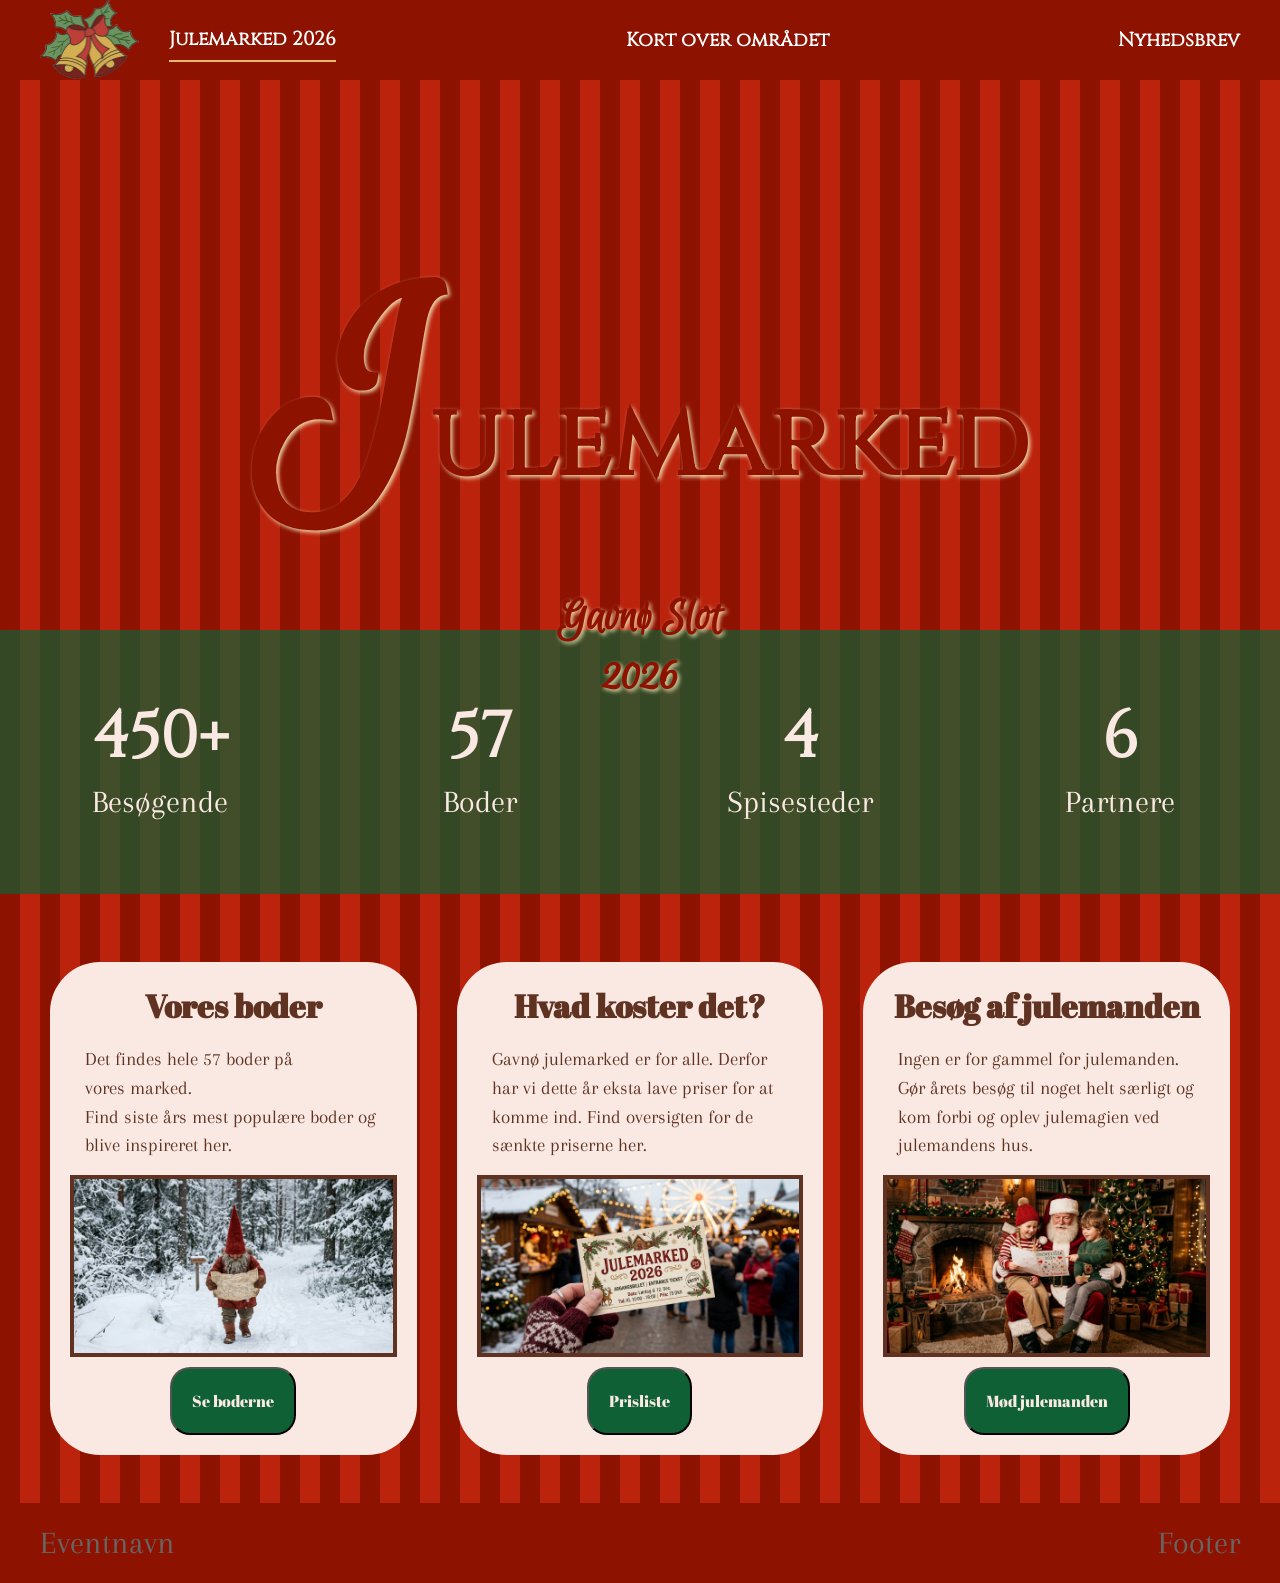
==== commit 1d1ddbf2: "svg+forside" ====
--- a/index.html
+++ b/index.html
@@ -7,9 +7,6 @@
   <title>Julemarked</title>
   <link rel="stylesheet" href="./starter.css">
   <link rel="stylesheet" href="./style.css">
-  <link rel="apple-touch-icon" sizes="180x180" href="./imgs/apple-touch-icon.png" />
-  <link rel="icon" href="./imgs/favicon.ico" />
-  <link rel="icon" href="/favicon-16x16.png" type="image/png" />
 </head>
 
 <body>
@@ -33,11 +30,9 @@
       <video class="video" autoplay muted loop playsinline poster="./imgs/download.mp4">
         <source src="./imgs/download.mp4" type="video/mp4">
       </video>
-      <div class="forside_wrapper">
-        <h1><span class="forste_bokstav">J</span>ulemarked</h1>
-        <h2>Gavnø Slot <br>
-          2026</h2>
-      </div>
+      <h1><span class="forste_bokstav">J</span>ulemarked</h1>
+      <h2>Gavnø Slot <br>
+        2026</h2>
     </div>
 
     <div class="fyll_hela">
@@ -159,54 +154,6 @@
         </div>
       </article>
     </section>
-    <div>
-      <svg class="svg-kort" viewBox="0 0 930.77 540.24">
-        <use href="./imgs/julemarked-kort (3).svg#bg"></use>
-        <use href="./imgs/julemarked-kort (3).svg#indgang"></use>
-        <use class="kagemand" href="./imgs/julemarked-kort (3).svg#km"></use>
-      </svg>
-    </div>
-
-    <div class="accordion">
-      <details class="accordion-item" name="accordion">
-        <summary>Spisesteder</summary>
-        <div>
-          På Gavnø julemarked kan man finde mange forskellige hyggelige spisesteder. Man kan købe varme æbleskiver
-          med
-          flormelis og syltetøj. Der er også en bod med lækre pølser og varm kakao. Hvis man er sulten, kan man prøve en
-          bod med
-          juleburgere eller flæskestegssandwich. Til sidst kan man nyde duften af brændte mandler og andre søde
-          julesnacks.
-        </div>
-      </details>
-      <details class="accordion-item" name="accordion">
-        <summary>Nissescenen</summary>
-        <div>
-          Her finder du vores hyggelig nissescene, hvor der sker mange sjove ting. Her kan børn og voksne se nisser
-          synge julesange og
-          optræde med små
-          skuespil. Der vil også være konkurrencer og lege, hvor publikum kan være med.
-        </div>
-      </details>
-      <details class="accordion-item" name="accordion">
-        <summary>Boderne</summary>
-        <div>
-          På Gavnø julemarked er der hele 57 forskellige boder med alt muligt spændende. Her kan man finde flotte
-          julegaver,
-          håndlavet pynt og hyggelige ting til hjemmet. Nogle boder sælger lækker mad og søde julesager, mens andre har
-          tøj,
-          smykker og kreative produkter. Der er noget for både børn og voksne, så alle kan finde noget, de kan lide.
-        </div>
-      </details>
-    </div>
-
-
-
-
-
-
-
-
     </div>
 
 
@@ -214,23 +161,8 @@
 
   <footer class="site-footer">
     <div class="footer-content">
-      <div class="footer-kontakt">
-        <h4>KONTAKT</h4>
-        <p>GAVNØ 2, 4700 NÆSTVED</p>
-        <p>+4524871063</p>
-      </div>
-
-      <div class="footer-socials">
-        <a href="#" aria-label="Instagram">
-          <img src="./imgs/insta.png" alt="Instagram">
-        </a>
-        <a href="#" aria-label="YouTube">
-          <img src="./imgs/youtube.png" alt="YouTube">
-        </a>
-        <a href="#" aria-label="Snapchat">
-          <img src="./imgs/snap.png" alt="Snapchat">
-        </a>
-      </div>
+      <p>Eventnavn</p>
+      <p>Footer</p>
     </div>
   </footer>
   <script src="./script.js"></script>
--- a/style.css
+++ b/style.css
@@ -12,6 +12,7 @@
 
   background: var(--color-page);
   color: var(--color-text);
+  color-scheme: light dark;
 }
 /****************Fonts**************/
 @font-face {
@@ -19,7 +20,7 @@
   src:
     url("./fonts/Cinzel-VariableFont_wght.woff2") format("woff2"),
     url("./fonts/Cinzel-VariableFont_wght.woff") format("woff");
-  font-weight: 100 900; /* <-- ÆNDRET HER */
+  font-weight: normal;
   font-style: normal;
   font-display: swap;
 }
@@ -107,30 +108,6 @@
   grid-column: 1 / -1;
 }
 
-.svg-page {
-  display: grid;
-  gap: var(--space-2);
-}
-
-.svg-intro {
-  display: grid;
-  gap: var(--space-1);
-  max-width: 60ch;
-}
-
-.svg-intro p {
-  color: var(--color-muted);
-}
-
-.svg-layout {
-  display: grid;
-  gap: var(--space-2);
-  align-items: start;
-  @media (width > 800px) {
-    grid-template-columns: 1fr min(40%, 36ch);
-  }
-}
-
 .form-page {
   display: grid;
   gap: var(--space-2);
@@ -152,7 +129,7 @@
 
 .opsamling-page {
   display: grid;
-  gap: 10rem;
+  gap: var(--space-2);
   align-items: start;
 
   @media (width > 800px) {
@@ -160,9 +137,8 @@
   }
 }
 
-.opsamling-page .actions {
-  margin-top: 4rem;
-  margin-bottom: 4rem;
+@view-transition {
+  navigation: auto;
 }
 
 .opsamling-intro {
@@ -172,96 +148,32 @@
 }
 
 .opsamling-intro p {
-  color: var(--color-text);
-  line-height: 1.2;
-}
-
-.opsamling-page {
-  display: grid;
-  gap: var(--space-2);
-  align-items: center;
-  justify-items: center;
-  text-align: center;
-
-  @media (width > 800px) {
-    grid-template-columns: 1fr;
-  }
-}
-
-.opsamling-page h1 {
-  font-size: 5rem;
-  font-weight: 700;
-}
-
-.opsamling-intro {
+  color: var(--color-muted);
+}
+
+.error-page {
   display: grid;
   gap: var(--space-1);
   max-width: 60ch;
-  margin: 0 auto;
-}
-
-.opsamling-placeholder {
-  display: flex;
-  justify-content: center;
-  align-items: center;
-  width: 100%;
-}
-
-.rabat-billet {
-  max-width: 100%;
-  width: 500px;
-  height: auto;
-  filter: drop-shadow(0 15px 25px rgba(0, 0, 0, 0.4));
-
-  animation: billetSpin linear both;
-  animation-timeline: view();
-  animation-range: entry 5% cover 45%;
-}
-
-@keyframes billetSpin {
-  0% {
-    opacity: 0;
-    transform: translateY(120px) scale(0.3) rotate(-360deg);
-  }
-  70% {
-    opacity: 1;
-    transform: translateY(-10px) scale(1.05) rotate(10deg);
-  }
-  100% {
-    opacity: 1;
-    transform: translateY(0) scale(1) rotate(0deg);
-  }
-}
-
-.error-page {
-  display: grid;
-  gap: var(--space-1);
-  max-width: 60ch;
 }
 
 .error-page p {
   color: var(--color-muted);
 }
 
-/*****************************Header*/
-.site-header {
+/*****************************Header og footer */
+.site-header,
+.site-footer {
   grid-column: 1 / -1;
   display: grid;
   grid-template-columns: inherit;
+  background: var(--color-surface);
   background-color: #8e1200;
   height: 80px;
 }
 
-.site-header {
-  position: relative;
-}
-
-.site-nav {
-  display: flex;
-  align-items: center;
-}
-
-.header-content {
+.header-content,
+.footer-content {
   grid-column: 2;
 }
 
@@ -270,7 +182,7 @@
   display: flex;
   justify-content: space-between;
   align-items: center;
-  gap: 30px;
+  gap: var(--space-1);
   text-align: center;
 }
 
@@ -284,8 +196,16 @@
   height: 80px;
 }
 
-/****************************** Navigation & Burgermenu ******************************/
-
+.footer-content {
+  padding-block: var(--space-1);
+  display: flex;
+  flex-wrap: wrap;
+  justify-content: space-between;
+  gap: var(--space-1);
+  color: var(--color-muted);
+}
+
+/****************************** Navigation */
 [popover] {
   margin: 0;
   padding: 0;
@@ -294,121 +214,113 @@
 }
 
 .site-nav button {
-  padding: 0.5rem 1rem;
-  border: 1px solid #e8b86d;
-  background: #0f6035;
-  color: white;
-  font-family: "Cinzel-VariableFont", serif;
-  font-weight: bold;
-  border-radius: 8px;
-  cursor: pointer;
-}
-
-.menu[popover] {
-  position: fixed;
-  inset: auto;
-  top: 85px;
-  right: 1rem;
-  left: auto;
-  transform: none !important;
-  width: min(240px, calc(100vw - 2rem));
-  max-width: none;
-  margin: 0;
-  padding: 1.5rem;
-  background: #8e1200;
-  border: 2px solid #e8b86d;
-  border-radius: 12px;
-  box-shadow: 0 10px 30px rgba(0, 0, 0, 0.5);
-  display: none;
-  flex-direction: column;
-  gap: 12px;
-  z-index: 1000;
-}
-
-.menu:popover-open {
+  padding: 0.4rem 0.7rem;
+  border: 1px solid var(--color-border);
+  background: var(--color-surface);
+  @media (width > 600px) {
+    display: none;
+  }
+}
+
+.menu {
   display: flex;
-  align-items: flex-start;
-  text-align: left;
-  transform: none !important;
-}
-
-.menu {
+  flex: 1;
+  list-style: none;
+  display: flex;
+  justify-content: space-evenly;
+  gap: 30px;
   list-style: none;
   margin: 0;
   padding: 0;
+  align-items: center;
+  height: 40px;
+  box-sizing: border-box;
+  background: #8e1200;
+  border: none;
+  position: static;
+  position-area: bottom span-left;
+  @media (width > 600px) {
+    display: flex;
+    gap: var(--space-1);
+    padding: 0;
+    border: none;
+    background: none;
+    position: static;
+  }
 }
 
 .menu a {
   font-family: "Cinzel-VariableFont", serif;
   font-weight: bold;
-  font-size: 1.1rem;
-  display: inline-block;
-  width: fit-content;
+  text-align: center;
+  font-size: 1.2rem;
+  display: block;
   padding: 0.4rem 0;
   color: white !important;
+  -webkit-text-fill-color: white;
   text-decoration: none;
-  text-align: left;
-}
-
-.menu a:hover,
+  opacity: 1;
+  visibility: visible;
+}
+
+.header-content {
+  display: flex;
+  align-items: center;
+  gap: 30px;
+}
+
+.menu li {
+  display: list-item;
+  color: white;
+  opacity: 1;
+  visibility: visible;
+}
+
+.menu a:hover {
+  color: #e8b86d;
+  border-bottom: 2px solid #e8b86d;
+}
+
 .menu a[aria-current="page"] {
   border-bottom: 2px solid #e8b86d;
 }
 
-.menu li {
-  color: white;
-  display: block;
-}
-
-::backdrop {
-  background: rgba(0, 0, 0, 0.4);
+.menu[popover] {
+  width: auto;
+  max-width: none;
+  padding: 0;
+  background: #8e1200;
+  box-shadow: none;
+  border: none;
+  opacity: 1;
+  transform: none;
+}
+
+.menu {
+  overflow-y: auto;
 }
 
 @media (width > 600px) {
-  .site-nav button {
-    display: none;
-  }
-
   .site-nav {
     flex: 1;
   }
 
-  .menu,
-  .menu[popover] {
-    all: unset;
-    display: flex;
+  .menu {
+    overflow: visible;
     justify-content: space-between;
     width: 100%;
     gap: 0;
-    list-style: none;
-    margin: 0;
-    padding: 0;
-    align-items: center;
-    background: none;
-    border: none;
-    position: static;
-  }
-
-  .menu li {
-    display: inline-block;
-  }
-
-  .menu a {
-    font-size: 1.1rem;
-    border-bottom: none;
-  }
-
-  .menu a:hover {
-    color: #f4efef;
-    border-bottom: 2px solid #e8b86d;
-  }
-
-  .menu a[aria-current="page"] {
-    border-bottom: 2px solid #e8b86d;
   }
 }
 
 /* Flader */
+.panel,
+.svg-placeholder,
+.form-placeholder,
+.opsamling-placeholder {
+  background: var(--color-surface);
+  border: 1px solid var(--color-border);
+}
 
 .panel {
   padding: var(--space-1);
@@ -428,46 +340,39 @@
   padding: var(--space-1);
 }
 
-/* Details */
-.accordion {
-  display: grid;
-  gap: var(--space-05);
-}
-
-.accordion-item {
+/* Knap/link */
+.button {
+  justify-self: start;
+  display: inline-block;
+  padding: 0.5rem 0.8rem;
   border: 1px solid var(--color-border);
   background: var(--color-surface);
-}
-
-.accordion-item p {
-  padding: 0 var(--space-1) var(--space-1);
-  color: var(--color-muted);
-}
-
-/* Knap/link */
-.button {
-  display: inline-block;
-  padding: 0.8rem 1.5rem;
-  border: 2px solid #e8b86d;
-  border-radius: 20px;
-  background-color: #0f6035;
-  color: #f9e9e2;
-  font-family: "Cinzel-VariableFont", serif;
-  font-weight: bold;
-  font-size: 1.1rem;
+  color: inherit;
   text-decoration: none;
-  transition:
-    background-color 0.3s ease,
-    transform 0.3s ease;
-}
-
-.button:hover {
-  background-color: #f9e9e2;
-  color: #5f3221;
-  transform: translateY(-3px);
 }
 
 /**********Forside********/
+
+@media screen and (max-width: 600px) {
+  .pop_3 {
+    grid-template-columns: 1fr !important;
+  }
+
+  .fyll_hela {
+    display: grid !important;
+    grid-template-columns: repeat(2, 1fr) !important;
+    width: 90%;
+    margin: 50px auto 0;
+  }
+
+  .forside_billede h1 {
+    font-size: 3rem !important;
+  }
+
+  .forste_bokstav {
+    font-size: 5rem !important;
+  }
+}
 
 .forside_billede h1 {
   position: absolute;
@@ -477,10 +382,10 @@
   color: #8e1200;
   z-index: 2;
   white-space: nowrap;
-  font-size: 10rem;
+  font-size: clamp(2rem, 8vw, 10rem);
   text-shadow: 2px 2px 4px rgba(243, 234, 185, 0.945);
-  margin-top: 0 !important;
-  padding-top: 0 !important;
+  margin: 0 !important;
+  padding: 0 !important;
 }
 
 .video {
@@ -688,21 +593,14 @@
   font-size: 1.5rem;
   font-family: "AbrilFatface";
 }
-
 /******************forms*************/
+
 .form-page {
   display: grid;
-  grid-template-columns: 1fr;
+  grid-template-columns: 2fr 1fr;
   gap: 20px;
   background-color: rgba(142, 18, 0, 0.8);
   padding: 30px;
-}
-
-@media (width > 800px) {
-  .form-page {
-    grid-template-columns: 2fr 1fr;
-    align-items: center;
-  }
 }
 
 .form-page h1 {
@@ -726,15 +624,9 @@
   width: 100%;
 }
 
-.right-side {
-  display: flex;
-  justify-content: center;
-  margin-top: var(--space-2);
-}
-
 .right-side img {
   width: 100%;
-  max-width: 300px;
+  width: 400px;
   height: auto;
 }
 
@@ -780,62 +672,77 @@
   height: 20px;
 }
 
-/******************footer*************/
-
-.site-footer {
-  grid-column: 1 / -1;
-  display: grid;
-  grid-template-columns: inherit;
-  background-color: #8e1200;
-  height: auto;
-  min-height: 110px;
-  padding-block: 1rem;
-  align-items: center;
-}
-
-.footer-content {
-  grid-column: 2;
+/***************SVG**********/
+.svg-page {
+  display: grid;
+  gap: var(--space-2);
+}
+
+.svg-intro {
+  display: grid;
+  gap: var(--space-1);
+}
+
+.svg-intro p {
+  color: var(--color-muted);
+}
+
+.svg-layout {
+  display: grid;
+  gap: var(--space-2);
+  align-items: start;
+  @media (width > 800px) {
+    grid-template-columns: 1fr min(40%, 36ch);
+  }
+}
+
+/* Details */
+.accordion {
+  display: grid;
+  gap: var(--space-05);
+}
+
+.tekst_svg {
+  font-family: "Arapey-Regular" !important;
+  padding: 10px;
+}
+
+.svg-placeholder {
+  min-height: auto;
+  height: fit-content;
+  padding: 0;
+  border-radius: 20px;
+  background-color: #feefde;
+}
+
+summary {
+  padding: 20px;
+}
+
+/************pil SVG************/
+
+.accordion-item summary {
+  list-style: none;
   display: flex;
-  flex-direction: row;
-  flex-wrap: nowrap;
   justify-content: space-between;
   align-items: center;
-  gap: 1rem;
-  color: #feefde;
-}
-
-.footer-kontakt h4 {
-  font-family: "Cinzel-VariableFont", serif;
-  font-size: 0.9rem;
-  margin: 0 0 0.3rem 0;
-  color: #feefde;
-  letter-spacing: 0.5px;
-}
-
-.footer-kontakt p {
-  font-family: "Cinzel-VariableFont", serif;
-  font-size: 0.75rem;
-  line-height: 1.4;
-  margin: 0.15rem 0;
-  color: #feefde;
-}
-
-.footer-socials {
-  display: flex;
-  flex-direction: row;
-  align-items: center;
-  gap: 1rem;
-  flex-shrink: 0;
-}
-
-.footer-socials a {
-  display: inline-flex;
-  align-items: center;
-}
-
-.footer-socials img {
-  width: 26px;
-  height: 26px;
-  object-fit: contain;
-  display: block;
-}
+  cursor: pointer;
+}
+
+.accordion-item summary::after {
+  content: "⌄";
+  color: #8e1200;
+  font-size: 2rem;
+  transition: transform 0.3s ease;
+}
+
+.accordion-item[open] summary::after {
+  transform: rotate(180deg);
+}
+
+/*********kagemand svg************/
+.kagemand {
+  transition: transform 1s ease;
+  transform-box: view-box;
+  transform-origin: 0 0;
+}
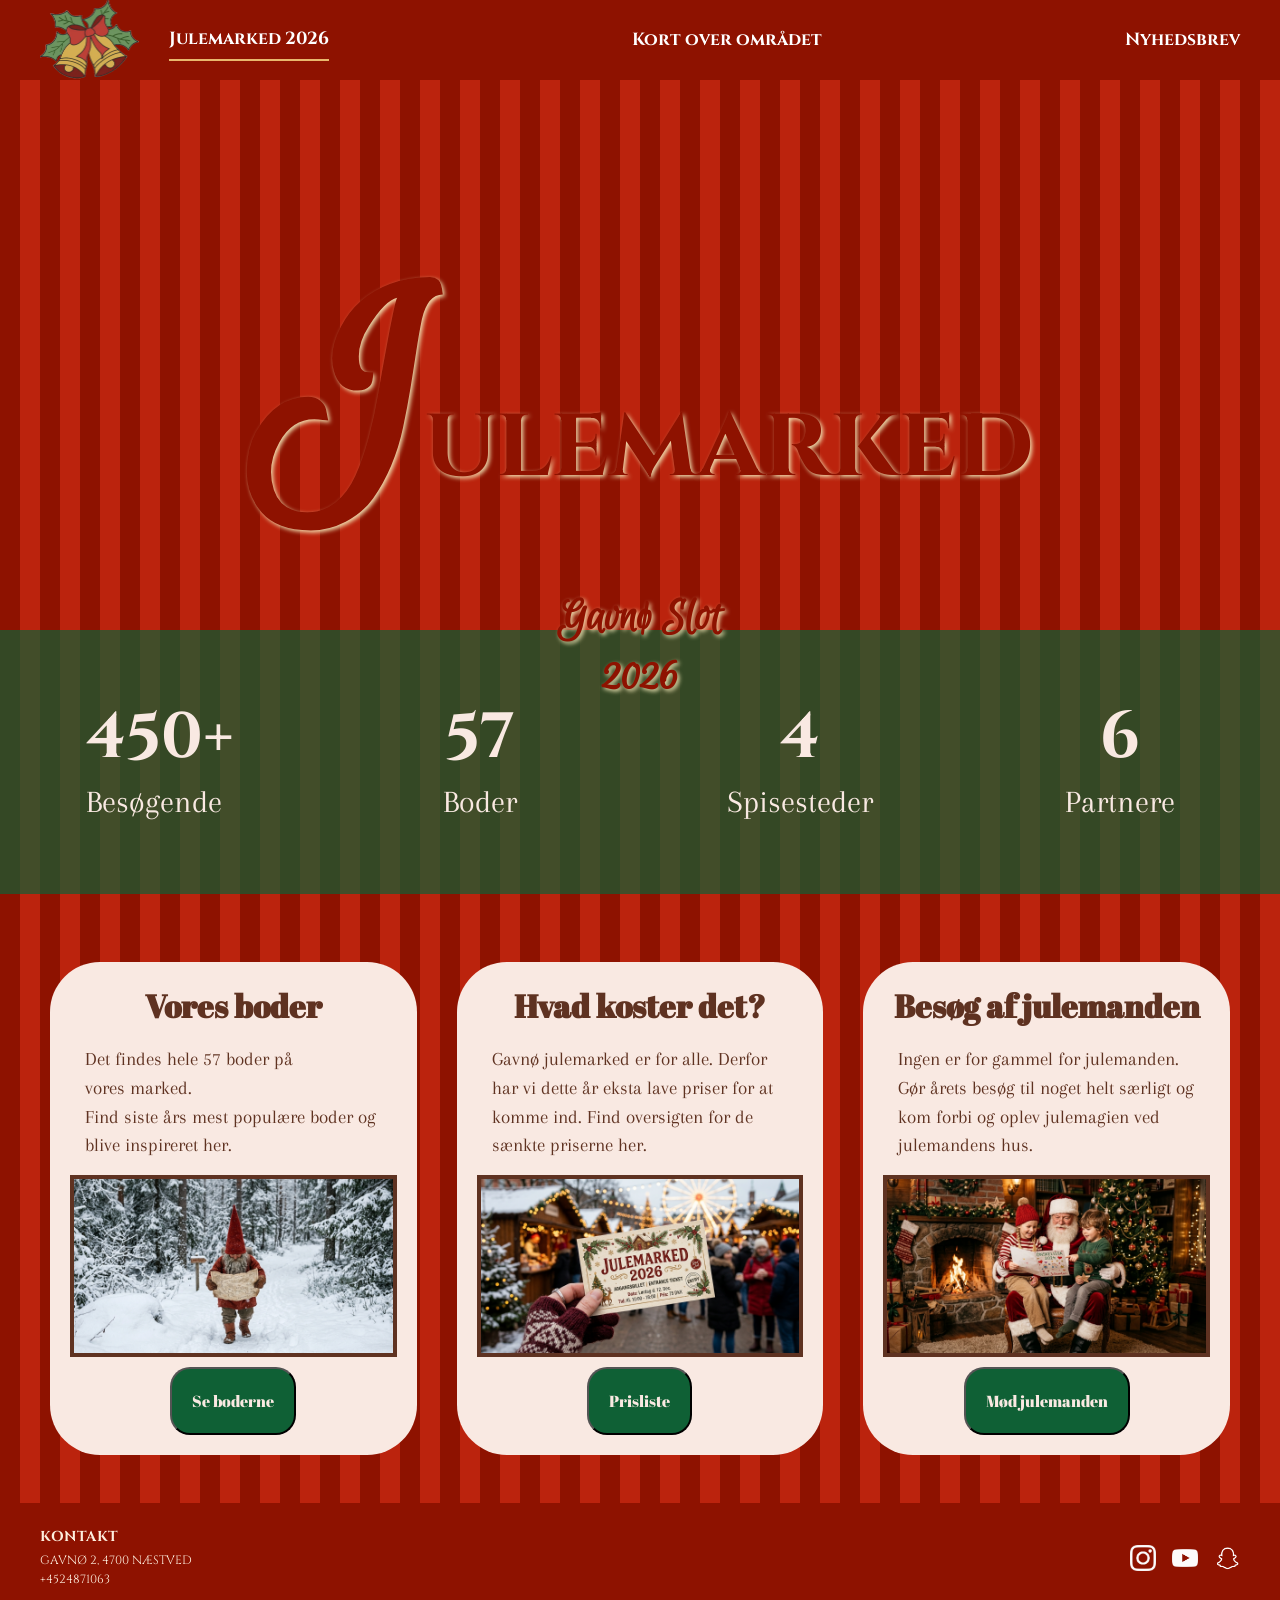
==== commit 23c6f540: "Merge branch 'main' into karin-forside-videre" ====
--- a/index.html
+++ b/index.html
@@ -7,6 +7,9 @@
   <title>Julemarked</title>
   <link rel="stylesheet" href="./starter.css">
   <link rel="stylesheet" href="./style.css">
+  <link rel="apple-touch-icon" sizes="180x180" href="./imgs/apple-touch-icon.png" />
+  <link rel="icon" href="./imgs/favicon.ico" />
+  <link rel="icon" href="/favicon-16x16.png" type="image/png" />
 </head>
 
 <body>
@@ -30,9 +33,11 @@
       <video class="video" autoplay muted loop playsinline poster="./imgs/download.mp4">
         <source src="./imgs/download.mp4" type="video/mp4">
       </video>
-      <h1><span class="forste_bokstav">J</span>ulemarked</h1>
-      <h2>Gavnø Slot <br>
-        2026</h2>
+      <div class="forside_wrapper">
+        <h1><span class="forste_bokstav">J</span>ulemarked</h1>
+        <h2>Gavnø Slot <br>
+          2026</h2>
+      </div>
     </div>
 
     <div class="fyll_hela">
@@ -161,8 +166,23 @@
 
   <footer class="site-footer">
     <div class="footer-content">
-      <p>Eventnavn</p>
-      <p>Footer</p>
+      <div class="footer-kontakt">
+        <h4>KONTAKT</h4>
+        <p>GAVNØ 2, 4700 NÆSTVED</p>
+        <p>+4524871063</p>
+      </div>
+
+      <div class="footer-socials">
+        <a href="#" aria-label="Instagram">
+          <img src="./imgs/insta.png" alt="Instagram">
+        </a>
+        <a href="#" aria-label="YouTube">
+          <img src="./imgs/youtube.png" alt="YouTube">
+        </a>
+        <a href="#" aria-label="Snapchat">
+          <img src="./imgs/snap.png" alt="Snapchat">
+        </a>
+      </div>
     </div>
   </footer>
   <script src="./script.js"></script>
--- a/style.css
+++ b/style.css
@@ -20,7 +20,7 @@
   src:
     url("./fonts/Cinzel-VariableFont_wght.woff2") format("woff2"),
     url("./fonts/Cinzel-VariableFont_wght.woff") format("woff");
-  font-weight: normal;
+  font-weight: 100 900; /* <-- ÆNDRET HER */
   font-style: normal;
   font-display: swap;
 }
@@ -129,7 +129,7 @@
 
 .opsamling-page {
   display: grid;
-  gap: var(--space-2);
+  gap: 10rem;
   align-items: start;
 
   @media (width > 800px) {
@@ -137,6 +137,11 @@
   }
 }
 
+.opsamling-page .actions {
+  margin-top: 4rem;
+  margin-bottom: 4rem;
+}
+
 @view-transition {
   navigation: auto;
 }
@@ -148,32 +153,96 @@
 }
 
 .opsamling-intro p {
-  color: var(--color-muted);
-}
-
-.error-page {
+  color: var(--color-text);
+  line-height: 1.2;
+}
+
+.opsamling-page {
+  display: grid;
+  gap: var(--space-2);
+  align-items: center;
+  justify-items: center;
+  text-align: center;
+
+  @media (width > 800px) {
+    grid-template-columns: 1fr;
+  }
+}
+
+.opsamling-page h1 {
+  font-size: 5rem;
+  font-weight: 700;
+}
+
+.opsamling-intro {
   display: grid;
   gap: var(--space-1);
   max-width: 60ch;
+  margin: 0 auto;
+}
+
+.opsamling-placeholder {
+  display: flex;
+  justify-content: center;
+  align-items: center;
+  width: 100%;
+}
+
+.rabat-billet {
+  max-width: 100%;
+  width: 500px;
+  height: auto;
+  filter: drop-shadow(0 15px 25px rgba(0, 0, 0, 0.4));
+
+  animation: billetSpin linear both;
+  animation-timeline: view();
+  animation-range: entry 5% cover 45%;
+}
+
+@keyframes billetSpin {
+  0% {
+    opacity: 0;
+    transform: translateY(120px) scale(0.3) rotate(-360deg);
+  }
+  70% {
+    opacity: 1;
+    transform: translateY(-10px) scale(1.05) rotate(10deg);
+  }
+  100% {
+    opacity: 1;
+    transform: translateY(0) scale(1) rotate(0deg);
+  }
+}
+
+.error-page {
+  display: grid;
+  gap: var(--space-1);
+  max-width: 60ch;
 }
 
 .error-page p {
   color: var(--color-muted);
 }
 
-/*****************************Header og footer */
-.site-header,
-.site-footer {
+/*****************************Header*/
+.site-header {
   grid-column: 1 / -1;
   display: grid;
   grid-template-columns: inherit;
-  background: var(--color-surface);
   background-color: #8e1200;
   height: 80px;
 }
 
-.header-content,
-.footer-content {
+.site-header {
+  position: relative;
+}
+
+.site-nav {
+  display: flex;
+  align-items: center;
+}
+
+.header-content {
   grid-column: 2;
 }
 
@@ -182,7 +251,7 @@
   display: flex;
   justify-content: space-between;
   align-items: center;
-  gap: var(--space-1);
+  gap: 30px;
   text-align: center;
 }
 
@@ -196,16 +265,8 @@
   height: 80px;
 }
 
-.footer-content {
-  padding-block: var(--space-1);
-  display: flex;
-  flex-wrap: wrap;
-  justify-content: space-between;
-  gap: var(--space-1);
-  color: var(--color-muted);
-}
-
-/****************************** Navigation */
+/****************************** Navigation & Burgermenu ******************************/
+
 [popover] {
   margin: 0;
   padding: 0;
@@ -214,113 +275,121 @@
 }
 
 .site-nav button {
-  padding: 0.4rem 0.7rem;
-  border: 1px solid var(--color-border);
-  background: var(--color-surface);
-  @media (width > 600px) {
-    display: none;
-  }
+  padding: 0.5rem 1rem;
+  border: 1px solid #e8b86d;
+  background: #0f6035;
+  color: white;
+  font-family: "Cinzel-VariableFont", serif;
+  font-weight: bold;
+  border-radius: 8px;
+  cursor: pointer;
+}
+
+.menu[popover] {
+  position: fixed;
+  inset: auto;
+  top: 85px;
+  right: 1rem;
+  left: auto;
+  transform: none !important;
+  width: min(240px, calc(100vw - 2rem));
+  max-width: none;
+  margin: 0;
+  padding: 1.5rem;
+  background: #8e1200;
+  border: 2px solid #e8b86d;
+  border-radius: 12px;
+  box-shadow: 0 10px 30px rgba(0, 0, 0, 0.5);
+  display: none;
+  flex-direction: column;
+  gap: 12px;
+  z-index: 1000;
+}
+
+.menu:popover-open {
+  display: flex;
+  align-items: flex-start;
+  text-align: left;
+  transform: none !important;
 }
 
 .menu {
-  display: flex;
-  flex: 1;
-  list-style: none;
-  display: flex;
-  justify-content: space-evenly;
-  gap: 30px;
   list-style: none;
   margin: 0;
   padding: 0;
-  align-items: center;
-  height: 40px;
-  box-sizing: border-box;
-  background: #8e1200;
-  border: none;
-  position: static;
-  position-area: bottom span-left;
-  @media (width > 600px) {
-    display: flex;
-    gap: var(--space-1);
-    padding: 0;
-    border: none;
-    background: none;
-    position: static;
-  }
 }
 
 .menu a {
   font-family: "Cinzel-VariableFont", serif;
   font-weight: bold;
-  text-align: center;
-  font-size: 1.2rem;
-  display: block;
+  font-size: 1.1rem;
+  display: inline-block;
+  width: fit-content;
   padding: 0.4rem 0;
   color: white !important;
-  -webkit-text-fill-color: white;
   text-decoration: none;
-  opacity: 1;
-  visibility: visible;
-}
-
-.header-content {
-  display: flex;
-  align-items: center;
-  gap: 30px;
-}
-
-.menu li {
-  display: list-item;
-  color: white;
-  opacity: 1;
-  visibility: visible;
-}
-
-.menu a:hover {
-  color: #e8b86d;
-  border-bottom: 2px solid #e8b86d;
-}
-
+  text-align: left;
+}
+
+.menu a:hover,
 .menu a[aria-current="page"] {
   border-bottom: 2px solid #e8b86d;
 }
 
-.menu[popover] {
-  width: auto;
-  max-width: none;
-  padding: 0;
-  background: #8e1200;
-  box-shadow: none;
-  border: none;
-  opacity: 1;
-  transform: none;
-}
-
-.menu {
-  overflow-y: auto;
+.menu li {
+  color: white;
+  display: block;
+}
+
+::backdrop {
+  background: rgba(0, 0, 0, 0.4);
 }
 
 @media (width > 600px) {
+  .site-nav button {
+    display: none;
+  }
+
   .site-nav {
     flex: 1;
   }
 
-  .menu {
-    overflow: visible;
+  .menu,
+  .menu[popover] {
+    all: unset;
+    display: flex;
     justify-content: space-between;
     width: 100%;
     gap: 0;
+    list-style: none;
+    margin: 0;
+    padding: 0;
+    align-items: center;
+    background: none;
+    border: none;
+    position: static;
+  }
+
+  .menu li {
+    display: inline-block;
+  }
+
+  .menu a {
+    font-size: 1.1rem;
+    border-bottom: none;
+  }
+
+  .menu a:hover {
+    color: #f4efef;
+    border-bottom: 2px solid #e8b86d;
+  }
+
+  .menu a[aria-current="page"] {
+    border-bottom: 2px solid #e8b86d;
   }
 }
 
 /* Flader */
-.panel,
-.svg-placeholder,
-.form-placeholder,
-.opsamling-placeholder {
-  background: var(--color-surface);
-  border: 1px solid var(--color-border);
-}
 
 .panel {
   padding: var(--space-1);
@@ -342,13 +411,25 @@
 
 /* Knap/link */
 .button {
-  justify-self: start;
   display: inline-block;
-  padding: 0.5rem 0.8rem;
-  border: 1px solid var(--color-border);
-  background: var(--color-surface);
-  color: inherit;
+  padding: 0.8rem 1.5rem;
+  border: 2px solid #e8b86d;
+  border-radius: 20px;
+  background-color: #0f6035;
+  color: #f9e9e2;
+  font-family: "Cinzel-VariableFont", serif;
+  font-weight: bold;
+  font-size: 1.1rem;
   text-decoration: none;
+  transition:
+    background-color 0.3s ease,
+    transform 0.3s ease;
+}
+
+.button:hover {
+  background-color: #f9e9e2;
+  color: #5f3221;
+  transform: translateY(-3px);
 }
 
 /**********Forside********/
@@ -593,14 +674,21 @@
   font-size: 1.5rem;
   font-family: "AbrilFatface";
 }
+
 /******************forms*************/
-
 .form-page {
   display: grid;
-  grid-template-columns: 2fr 1fr;
+  grid-template-columns: 1fr;
   gap: 20px;
   background-color: rgba(142, 18, 0, 0.8);
   padding: 30px;
+}
+
+@media (width > 800px) {
+  .form-page {
+    grid-template-columns: 2fr 1fr;
+    align-items: center;
+  }
 }
 
 .form-page h1 {
@@ -624,9 +712,15 @@
   width: 100%;
 }
 
+.right-side {
+  display: flex;
+  justify-content: center;
+  margin-top: var(--space-2);
+}
+
 .right-side img {
   width: 100%;
-  width: 400px;
+  max-width: 300px;
   height: auto;
 }
 
@@ -672,6 +766,66 @@
   height: 20px;
 }
 
+/******************footer*************/
+
+.site-footer {
+  grid-column: 1 / -1;
+  display: grid;
+  grid-template-columns: inherit;
+  background-color: #8e1200;
+  height: auto;
+  min-height: 110px;
+  padding-block: 1rem;
+  align-items: center;
+}
+
+.footer-content {
+  grid-column: 2;
+  display: flex;
+  flex-direction: row;
+  flex-wrap: nowrap;
+  justify-content: space-between;
+  align-items: center;
+  gap: 1rem;
+  color: #feefde;
+}
+
+.footer-kontakt h4 {
+  font-family: "Cinzel-VariableFont", serif;
+  font-size: 0.9rem;
+  margin: 0 0 0.3rem 0;
+  color: #feefde;
+  letter-spacing: 0.5px;
+}
+
+.footer-kontakt p {
+  font-family: "Cinzel-VariableFont", serif;
+  font-size: 0.75rem;
+  line-height: 1.4;
+  margin: 0.15rem 0;
+  color: #feefde;
+}
+
+.footer-socials {
+  display: flex;
+  flex-direction: row;
+  align-items: center;
+  gap: 1rem;
+  flex-shrink: 0;
+}
+
+.footer-socials a {
+  display: inline-flex;
+  align-items: center;
+}
+
+.footer-socials img {
+  width: 26px;
+  height: 26px;
+  object-fit: contain;
+  display: block;
+}
+
 /***************SVG**********/
 .svg-page {
   display: grid;
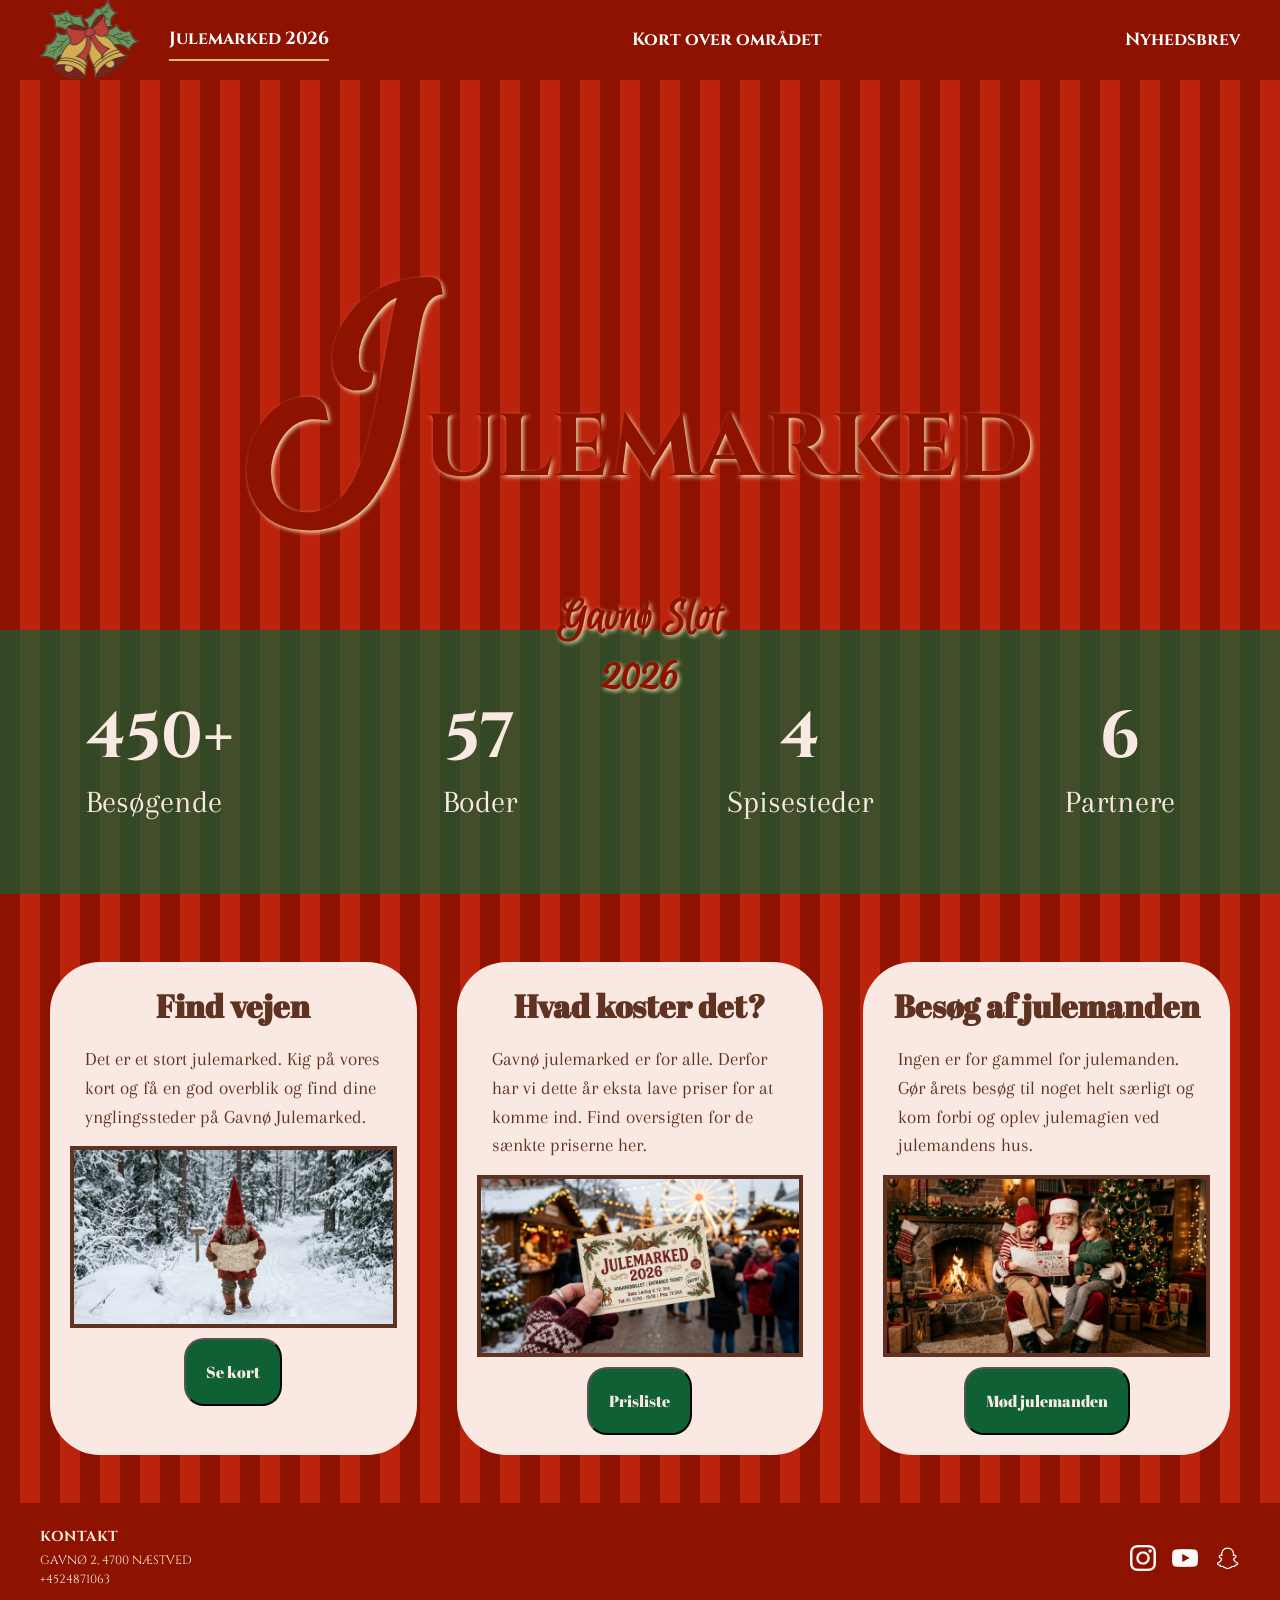
==== commit dd9b315d: "teaser forside" ====
--- a/index.html
+++ b/index.html
@@ -61,29 +61,22 @@
     <section class="pop_3">
       <article class="card">
         <div class="card-content flow">
-          <h3>Vores boder</h3>
+          <h3>Find vejen</h3>
           <p>
-            Det findes hele 57 boder på vores marked. <br>
-            Find siste års mest populære boder og blive inspireret her. </p>
+            Det er et stort julemarked.
+            Kig på vores kort og få en god overblik og find dine ynglingssteder på Gavnø Julemarked. </p>
           <img src="./imgs/nissemedkarta.webp" alt="Billede af nisse med kort">
           <button class="btn" popovertarget="kort_oversigt">
-            Se boderne
+            Se kort
           </button>
         </div>
 
         <div class="kort_oversigt" id="kort_oversigt" popover>
-          <img src="./imgs/nissemedkarta.webp" alt="Billede af nisse med kort">
+          <img src="./imgs/julemarked-kort.svg" alt="Billede af et kort">
           <div class="tekst_kort_oversigt">
-            <h2>Vores boder</h2>
-            <p>
-              Det er hele 57 boder på julemarkedet. De fem mest populære er:<br>
+            <h2>Find vejen</h2>
+            <a href="svg.html" class="btn_kort">Se kort</a>
 
-              - Bolcheboden (plads 15) <br>
-              - Nissernes smykkesbod (plads 3) <br>
-              - Familien Andersens hjemmelavede lys (plads 41) <br>
-              - Gavnø Boldklub (plads 30) <br>
-              - Keramikboden (plads 8) <br>
-            </p>
             <button class="btn" popovertarget="kort_oversigt">
               Luk
             </button>
--- a/style.css
+++ b/style.css
@@ -630,6 +630,28 @@
     box-shadow 0.4s ease;
 }
 
+.btn_kort {
+  background-color: #5f3221;
+  color: #f9e9e2;
+  text-align: center;
+  border-radius: 20px;
+  padding: 20px;
+  margin: 0 auto;
+  display: block;
+  text-decoration: none;
+  font-family: "AbrilFatface";
+  transition:
+    background-color 0.4s ease,
+    transform 0.4s cubic-bezier(0.22, 1, 0.36, 1),
+    box-shadow 0.4s ease;
+}
+
+.btn_kort:hover {
+  background-color: #8e1200;
+  transform: translateY(-5px);
+  box-shadow: 0 5px 12px rgba(0, 0, 0, 0.2);
+}
+
 .btn:hover {
   background-color: #8e1200;
   transform: translateY(-5px);
@@ -766,6 +788,10 @@
   height: 20px;
 }
 
+.spørgsmål {
+  margin-bottom: 40px;
+}
+
 /******************footer*************/
 
 .site-footer {
@@ -900,3 +926,50 @@
   transform-box: view-box;
   transform-origin: 0 0;
 }
+
+/* Mobilanpassning av opsamling.html */
+@media screen and (max-width: 600px) {
+  .opsamling-page {
+    grid-template-columns: minmax(0, 1fr);
+    width: 100%;
+    min-width: 0;
+    gap: 2rem;
+    box-sizing: border-box;
+    padding: 1.5rem 1rem;
+  }
+
+  .opsamling-intro {
+    width: 100%;
+    min-width: 0;
+    max-width: 100%;
+  }
+
+  .opsamling-page h1 {
+    font-size: clamp(2rem, 9vw, 3rem);
+    line-height: 1.15;
+    overflow-wrap: break-word;
+    margin: 0;
+  }
+
+  .opsamling-intro p {
+    font-size: 1.25rem;
+    line-height: 1.5;
+    overflow-wrap: break-word;
+  }
+
+  .opsamling-placeholder {
+    width: 100%;
+    min-width: 0;
+  }
+
+  .rabat-billet {
+    width: 100%;
+    max-width: 350px;
+    height: auto;
+  }
+
+  .opsamling-page .actions {
+    margin-top: 1.5rem;
+    margin-bottom: 1.5rem;
+  }
+}
